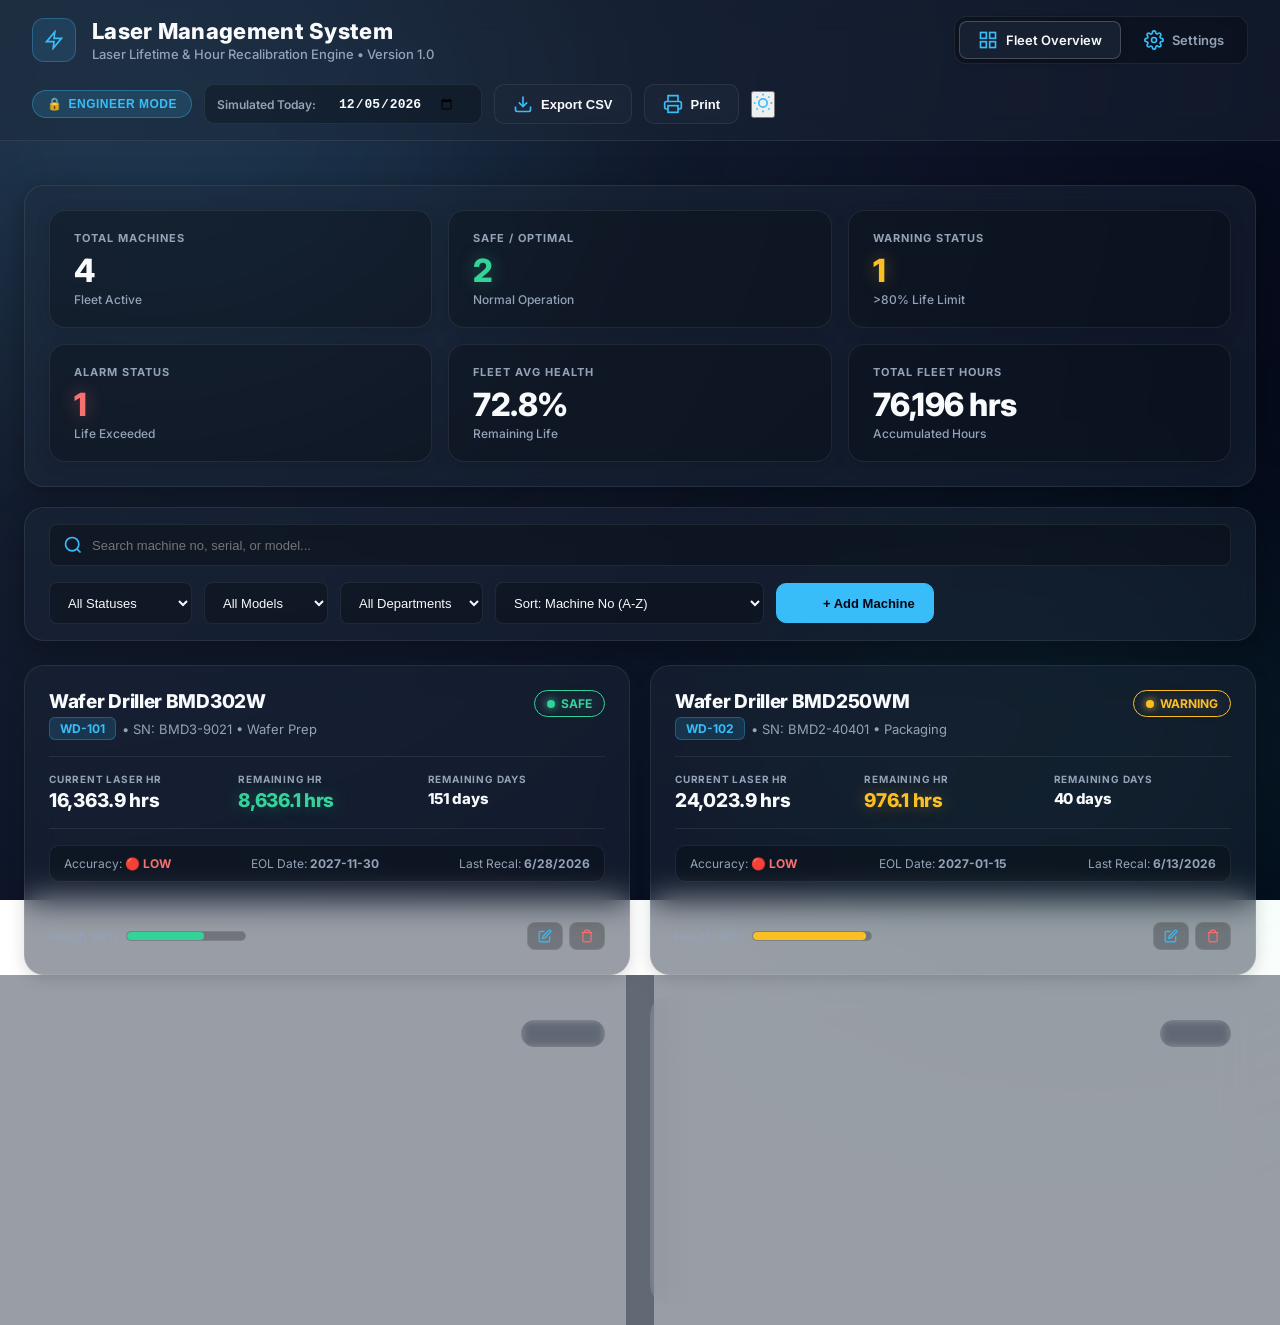
==== index.html @ 12a2eadc "feat: implement PWA support and responsive layout Added manifest.json, vector icons, and PWA meta ta" ====
<!DOCTYPE html>
<html lang="en">
<head>
    <meta charset="UTF-8">
    <meta name="viewport" content="width=device-width, initial-scale=1.0, viewport-fit=cover">
    <meta name="theme-color" content="#0f172a">
    <meta name="mobile-web-app-capable" content="yes">
    <meta name="apple-mobile-web-app-capable" content="yes">
    <meta name="apple-mobile-web-app-status-bar-style" content="black-translucent">
    <meta name="apple-mobile-web-app-title" content="Laser System">
    <title>Laser Management System</title>
    <link rel="icon" type="image/svg+xml" href="icon.svg">
    <link rel="apple-touch-icon" href="icon.svg">
    <link rel="manifest" href="manifest.json">
    <link rel="preconnect" href="https://fonts.googleapis.com">
    <link rel="preconnect" href="https://fonts.gstatic.com" crossorigin>
    <link href="https://fonts.googleapis.com/css2?family=Inter:wght@300;400;500;600;700;800&display=swap" rel="stylesheet">

    <!-- Modular CSS Structure -->
    <link rel="stylesheet" href="css/style.css">
    <link rel="stylesheet" href="css/dashboard.css">
    <link rel="stylesheet" href="css/cards.css">
    <link rel="stylesheet" href="css/animations.css">
    <link rel="stylesheet" href="css/responsive.css">
</head>
<body>

    <!-- =====================================================
         HEADER / NAVIGATION TITLE BAR
    ===================================================== -->
    <header class="app-header">
        <div class="header-content">
            <div class="brand">
                <div class="logo-box">
                    <svg class="icon" viewBox="0 0 24 24"><polygon points="13 2 3 14 12 14 11 22 21 10 12 10 13 2"></polygon></svg>
                </div>
                <div>
                    <h1>Laser Management System</h1>
                    <div class="subtitle">Laser Lifetime & Hour Recalibration Engine • Version 1.0</div>
                </div>
            </div>

            <nav class="nav-links">
                <a href="index.html" class="nav-item active">
                    <svg class="icon nav-icon" viewBox="0 0 24 24"><rect x="3" y="3" width="7" height="7"></rect><rect x="14" y="3" width="7" height="7"></rect><rect x="14" y="14" width="7" height="7"></rect><rect x="3" y="14" width="7" height="7"></rect></svg>
                    Fleet Overview
                </a>
                <a href="settings.html" class="nav-item">
                    <svg class="icon nav-icon" viewBox="0 0 24 24"><circle cx="12" cy="12" r="3"></circle><path d="M19.4 15a1.65 1.65 0 0 0 .33 1.82l.06.06a2 2 0 0 1 0 2.83 2 2 0 0 1-2.83 0l-.06-.06a1.65 1.65 0 0 0-1.82-.33 1.65 1.65 0 0 0-1 1.51V21a2 2 0 0 1-2 2 2 2 0 0 1-2-2v-.09A1.65 1.65 0 0 0 9 19.4a1.65 1.65 0 0 0-1.82.33l-.06.06a2 2 0 0 1-2.83 0 2 2 0 0 1 0-2.83l.06-.06a1.65 1.65 0 0 0 .33-1.82 1.65 1.65 0 0 0-1.51-1H3a2 2 0 0 1-2-2 2 2 0 0 1 2-2h.09A1.65 1.65 0 0 0 4.6 9a1.65 1.65 0 0 0-.33-1.82l-.06-.06a2 2 0 0 1 0-2.83 2 2 0 0 1 2.83 0l.06.06a1.65 1.65 0 0 0 1.82.33H9a1.65 1.65 0 0 0 1-1.51V3a2 2 0 0 1 2-2 2 2 0 0 1 2 2v.09a1.65 1.65 0 0 0 1 1.51 1.65 1.65 0 0 0 1.82-.33l.06-.06a2 2 0 0 1 2.83 0 2 2 0 0 1 0 2.83l-.06.06a1.65 1.65 0 0 0-.33 1.82V9a1.65 1.65 0 0 0 1.51 1H21a2 2 0 0 1 2 2 2 2 0 0 1-2 2h-.09a1.65 1.65 0 0 0-1.51 1z"></path></svg>
                    Settings
                </a>
            </nav>

            <div class="header-controls">
                <button id="btn-toggle-mode" class="badge-btn badge-engineer" title="Click to switch access mode">
                    <span class="mode-icon">🔒</span>
                    <span id="mode-label">ENGINEER MODE</span>
                </button>
                <div class="date-picker-wrap">
                    <label for="todayDate">Simulated Today:</label>
                    <input type="date" id="todayDate" class="input-control">
                </div>
                <button id="btn-export-csv" class="btn btn-secondary" title="Export CSV Report">
                    <svg class="icon" viewBox="0 0 24 24"><path d="M21 15v4a2 2 0 0 1-2 2H5a2 2 0 0 1-2-2v-4"></path><polyline points="7 10 12 15 17 10"></polyline><line x1="12" y1="15" x2="12" y2="3"></line></svg>
                    Export CSV
                </button>
                <button id="btn-print" class="btn btn-secondary" title="Print Report">
                    <svg class="icon" viewBox="0 0 24 24"><polyline points="6 9 6 2 18 2 18 9"></polyline><path d="M6 18H4a2 2 0 0 1-2-2v-5a2 2 0 0 1 2-2h16a2 2 0 0 1 2 2v5a2 2 0 0 1-2 2h-2"></path><rect x="6" y="14" width="12" height="8"></rect></svg>
                    Print
                </button>
                <button id="btn-theme" class="btn-icon" title="Toggle Light/Dark Theme">
                    <svg class="icon" viewBox="0 0 24 24"><circle cx="12" cy="12" r="5"></circle><line x1="12" y1="1" x2="12" y2="3"></line><line x1="12" y1="21" x2="12" y2="23"></line><line x1="4.22" y1="4.22" x2="5.64" y2="5.64"></line><line x1="18.36" y1="18.36" x2="19.78" y2="19.78"></line><line x1="1" y1="12" x2="3" y2="12"></line><line x1="21" y1="12" x2="23" y2="12"></line><line x1="4.22" y1="19.78" x2="5.64" y2="18.36"></line><line x1="18.36" y1="5.64" x2="19.78" y2="4.22"></line></svg>
                </button>
            </div>
        </div>
    </header>

    <main class="app-container">

        <!-- =====================================================
             VIEW 1: FLEET OVERVIEW DASHBOARD
        ===================================================== -->
        <section id="view-fleet" class="fleet-view">

            <!-- Fleet Statistics Summary Panel -->
            <div id="fleet-stats-panel" class="dashboard-stats-grid glass-panel" style="margin-bottom: 20px;">
                <div class="stat-box">
                    <div class="stat-title">TOTAL MACHINES</div>
                    <div id="stat-total-count" class="stat-value">--</div>
                    <div class="stat-sub">Fleet Active</div>
                </div>
                <div class="stat-box">
                    <div class="stat-title">SAFE / OPTIMAL</div>
                    <div id="stat-safe-count" class="stat-value color-safe">--</div>
                    <div class="stat-sub">Normal Operation</div>
                </div>
                <div class="stat-box">
                    <div class="stat-title">WARNING STATUS</div>
                    <div id="stat-warn-count" class="stat-value color-warning">--</div>
                    <div class="stat-sub">&gt;80% Life Limit</div>
                </div>
                <div class="stat-box">
                    <div class="stat-title">ALARM STATUS</div>
                    <div id="stat-alarm-count" class="stat-value color-alarm">--</div>
                    <div class="stat-sub">Life Exceeded</div>
                </div>
                <div class="stat-box">
                    <div class="stat-title">FLEET AVG HEALTH</div>
                    <div id="stat-avg-health" class="stat-value">--%</div>
                    <div class="stat-sub">Remaining Life</div>
                </div>
                <div class="stat-box">
                    <div class="stat-title">TOTAL FLEET HOURS</div>
                    <div id="stat-total-hours" class="stat-value">--</div>
                    <div class="stat-sub">Accumulated Hours</div>
                </div>
            </div>

            <div class="toolbar glass-panel">
                <div class="search-box">
                    <svg class="icon search-icon" viewBox="0 0 24 24"><circle cx="11" cy="11" r="8"></circle><line x1="21" y1="21" x2="16.65" y2="16.65"></line></svg>
                    <input type="text" id="filter-search" class="input-control" placeholder="Search machine no, serial, or model...">
                </div>
                <div class="filter-group">
                    <select id="filter-status" class="input-control">
                        <option value="ALL">All Statuses</option>
                        <option value="SAFE">SAFE Only</option>
                        <option value="WARNING">WARNING Only</option>
                        <option value="ALARM">ALARM Only</option>
                    </select>
                    <select id="filter-model" class="input-control">
                        <option value="ALL">All Models</option>
                        <option value="BMD302W">BMD302W</option>
                        <option value="BMD250WM">BMD250WM</option>
                    </select>
                    <select id="filter-dept" class="input-control">
                        <option value="ALL">All Departments</option>
                        <option value="Wafer Prep">Wafer Prep</option>
                        <option value="Packaging">Packaging</option>
                        <option value="R&D">R&D</option>
                    </select>
                    <select id="filter-sort" class="input-control">
                        <option value="no-asc">Sort: Machine No (A-Z)</option>
                        <option value="no-desc">Sort: Machine No (Z-A)</option>
                        <option value="hour-desc">Sort: Laser Hour (High to Low)</option>
                        <option value="hour-asc">Sort: Laser Hour (Low to High)</option>
                        <option value="remain-asc">Sort: Remaining Hours (Most Urgent)</option>
                        <option value="remain-desc">Sort: Remaining Hours (Least Urgent)</option>
                        <option value="health-asc">Sort: Health % (Lowest First)</option>
                        <option value="health-desc">Sort: Health % (Highest First)</option>
                        <option value="status-urgent">Sort: Status (ALARM -> SAFE)</option>
                        <option value="recal-newest">Sort: Last Recalibrated (Newest)</option>
                        <option value="recal-oldest">Sort: Last Recalibrated (Oldest)</option>
                    </select>
                    <button id="btn-open-add" class="btn btn-primary">
                        <svg class="icon" viewBox="0 0 24 24"><line x1="12" y1="5" x2="12" y2="19"></line><line x1="5" y1="12" x2="19" y2="12"></line></svg>
                        + Add Machine
                    </button>
                </div>
            </div>

            <!-- Fleet Machine Grid -->
            <div id="fleet-grid" class="fleet-grid">
                <!-- Dynamically populated by JS -->
            </div>
        </section>

    </main>

    <!-- =====================================================
         MODAL: ADD MACHINE
    ===================================================== -->
    <div id="add-modal-overlay" class="modal-overlay">
        <div class="modal-content glass-panel">
            <div class="modal-header">
                <h3>Add New Laser Driller Machine</h3>
                <button id="btn-close-modal" class="modal-close">&times;</button>
            </div>
            <div class="modal-body">
                <div class="form-grid">
                    <div class="form-group">
                        <label>Machine No</label>
                        <input type="text" id="new-mach-no" class="input-control" placeholder="e.g. WD-104">
                    </div>
                    <div class="form-group">
                        <label>Model</label>
                        <select id="new-mach-model" class="input-control">
                            <option value="BMD302W">BMD302W</option>
                            <option value="BMD250WM">BMD250WM</option>
                        </select>
                    </div>
                    <div class="form-group">
                        <label>Serial Number</label>
                        <input type="text" id="new-mach-serial" class="input-control" placeholder="e.g. BMD3-9982">
                    </div>
                    <div class="form-group">
                        <label>Department</label>
                        <select id="new-mach-dept" class="input-control">
                            <option value="Wafer Prep">Wafer Prep</option>
                            <option value="Packaging">Packaging</option>
                            <option value="R&D">R&D</option>
                        </select>
                    </div>
                    <div class="form-group">
                        <label>Rated Life Limit (hrs)</label>
                        <input type="number" id="new-mach-rated" class="input-control" value="25000">
                    </div>
                    <div class="form-group">
                        <label>Initial Laser Hour (hrs)</label>
                        <input type="number" id="new-mach-current" class="input-control" value="0">
                    </div>
                </div>
            </div>
            <div class="modal-footer">
                <button id="btn-cancel-modal" class="btn btn-secondary">Cancel</button>
                <button id="btn-submit-machine" class="btn btn-primary">Add Machine</button>
            </div>
        </div>
    </div>

    <!-- =====================================================
         MODAL: EDIT MACHINE
    ===================================================== -->
    <div id="edit-modal-overlay" class="modal-overlay">
        <div class="modal-content glass-panel">
            <div class="modal-header">
                <h3>Edit Laser Driller Machine</h3>
                <button id="btn-close-edit-modal" class="modal-close">&times;</button>
            </div>
            <div class="modal-body">
                <input type="hidden" id="edit-mach-id">
                <div class="form-grid">
                    <div class="form-group">
                        <label>Machine No</label>
                        <input type="text" id="edit-mach-no" class="input-control">
                    </div>
                    <div class="form-group">
                        <label>Model</label>
                        <select id="edit-mach-model" class="input-control">
                            <option value="BMD302W">BMD302W</option>
                            <option value="BMD250WM">BMD250WM</option>
                        </select>
                    </div>
                    <div class="form-group">
                        <label>Serial Number</label>
                        <input type="text" id="edit-mach-serial" class="input-control">
                    </div>
                    <div class="form-group">
                        <label>Department</label>
                        <select id="edit-mach-dept" class="input-control">
                            <option value="Wafer Prep">Wafer Prep</option>
                            <option value="Packaging">Packaging</option>
                            <option value="R&D">R&D</option>
                        </select>
                    </div>
                    <div class="form-group">
                        <label>Rated Life Limit (hrs)</label>
                        <input type="number" id="edit-mach-rated" class="input-control">
                    </div>
                    <div class="form-group">
                        <label>Baseline Laser Hour (hrs)</label>
                        <input type="number" id="edit-mach-base-hour" class="input-control">
                    </div>
                </div>
            </div>
            <div class="modal-footer">
                <button id="btn-cancel-edit-modal" class="btn btn-secondary">Cancel</button>
                <button id="btn-submit-edit-machine" class="btn btn-primary">Save Machine</button>
            </div>
        </div>
    </div>

    <!-- =====================================================
         MODAL: ENGINEER MODE AUTHENTICATION
    ===================================================== -->
    <div id="mode-modal-overlay" class="modal-overlay">
        <div class="modal-content glass-panel" style="max-width:420px;">
            <div class="modal-header">
                <h3 id="mode-modal-title">Engineer Access Authentication</h3>
                <button id="btn-close-mode-modal" class="modal-close">&times;</button>
            </div>
            <div class="modal-body">
                <p style="font-size:14px; color:var(--muted);" id="mode-modal-desc">
                    Please enter the Engineer Password to unlock full configuration, recalibration, and editing access.
                </p>
                <div class="form-group" style="margin-top:14px;">
                    <label>Engineer Password</label>
                    <input type="password" id="input-mode-password" class="input-control" placeholder="Enter password (default: 1234)">
                    <div id="mode-password-error" style="color:var(--red); font-size:13px; margin-top:6px; display:none;">
                        Incorrect password. Please try again.
                    </div>
                </div>
            </div>
            <div class="modal-footer">
                <button id="btn-cancel-mode-modal" class="btn btn-secondary">Cancel</button>
                <button id="btn-submit-mode-auth" class="btn btn-primary">Unlock Engineer Mode</button>
            </div>
        </div>
    </div>

    <!-- ES6 Application Script -->
    <script type="module" src="js/app.js"></script>
</body>
</html>
---- css/style.css ----
/* =====================================================
   STYLE.CSS - CSS Variables, Reset, Typography & Base
   ===================================================== */
:root {
    /* Dark Theme (Default) - Soft Industrial Glass */
    --bg-body: radial-gradient(circle at 0% 0%, #1e293b 0%, #0f172a 50%, #020617 100%);
    
    --glass-bg: rgba(30, 41, 59, 0.45);
    --glass-bg-hover: rgba(30, 41, 59, 0.65);
    --glass-border: rgba(255, 255, 255, 0.08);
    --glass-border-highlight: rgba(255, 255, 255, 0.2);
    --glass-shadow: 0 8px 32px 0 rgba(0, 0, 0, 0.37);
    
    --input-bg: rgba(0, 0, 0, 0.25);
    
    --text: #f8fafc;
    --muted: #94a3b8;
    
    --primary: #38bdf8; /* Soft Cyan */
    --primary-hover: #0ea5e9;
    
    --green: #34d399; /* Soft Emerald */
    --yellow: #fbbf24; /* Soft Amber */
    --red: #f87171; /* Soft Red */
    
    --transition: all .3s cubic-bezier(0.4, 0, 0.2, 1);
}

[data-theme="light"] {
    /* Light Theme - Soft Industrial Glass */
    --bg-body: radial-gradient(circle at 0% 0%, #f8fafc 0%, #e2e8f0 50%, #cbd5e1 100%);
    
    --glass-bg: rgba(255, 255, 255, 0.55);
    --glass-bg-hover: rgba(255, 255, 255, 0.75);
    --glass-border: rgba(255, 255, 255, 0.6);
    --glass-border-highlight: rgba(255, 255, 255, 1);
    --glass-shadow: 0 8px 32px 0 rgba(31, 38, 135, 0.1);
    
    --input-bg: rgba(255, 255, 255, 0.6);
    
    --text: #0f172a;
    --muted: #64748b;
    
    --primary: #0284c7;
    --primary-hover: #0369a1;
    
    --green: #059669;
    --yellow: #d97706;
    --red: #dc2626;
}

* {
    margin: 0;
    padding: 0;
    box-sizing: border-box;
}

body {
    font-family: 'Inter', sans-serif;
    background: var(--bg-body);
    background-attachment: fixed;
    color: var(--text);
    padding: 24px;
    min-height: 100vh;
    transition: var(--transition);
    position: relative;
    overflow-x: hidden;
}

body::before {
    content: '';
    position: fixed;
    top: -10%; left: -10%; width: 50vw; height: 50vh;
    background: rgba(56, 189, 248, 0.12);
    filter: blur(120px);
    z-index: -1;
    border-radius: 50%;
    pointer-events: none;
}
body::after {
    content: '';
    position: fixed;
    bottom: -10%; right: -10%; width: 50vw; height: 50vh;
    background: rgba(52, 211, 153, 0.08);
    filter: blur(120px);
    z-index: -1;
    border-radius: 50%;
    pointer-events: none;
}

.glass-panel {
    background: var(--glass-bg);
    backdrop-filter: blur(16px);
    -webkit-backdrop-filter: blur(16px);
    border: 1px solid var(--glass-border);
    box-shadow: var(--glass-shadow);
    border-radius: 20px;
}

.app-container {
    max-width: 1840px;
    width: 100%;
    margin: 0 auto;
    padding: 24px 32px;
    position: relative;
    z-index: 1;
}

.hidden { display: none !important; }

/* HEADER & NAVIGATION */
.app-header {
    background: var(--glass-bg);
    backdrop-filter: blur(16px);
    -webkit-backdrop-filter: blur(16px);
    border-bottom: 1px solid var(--glass-border);
    padding: 16px 32px;
    margin-bottom: 24px;
    position: relative;
    z-index: 10;
}

.header-content {
    max-width: 1840px;
    margin: 0 auto;
    display: flex;
    justify-content: space-between;
    align-items: center;
    gap: 20px;
    flex-wrap: wrap;
}

.brand {
    display: flex;
    align-items: center;
    gap: 16px;
}

.logo-box {
    width: 44px;
    height: 44px;
    background: rgba(56, 189, 248, 0.12);
    border: 1px solid rgba(56, 189, 248, 0.3);
    border-radius: 12px;
    display: flex;
    align-items: center;
    justify-content: center;
}

.brand h1 {
    font-size: 22px;
    font-weight: 800;
    letter-spacing: 0.3px;
    color: var(--text);
    line-height: 1.2;
}

.brand .subtitle {
    color: var(--muted);
    font-size: 13px;
    font-weight: 500;
    margin-top: 2px;
}

.header-controls {
    display: flex;
    align-items: center;
    gap: 12px;
    flex-wrap: wrap;
}

.date-picker-wrap {
    display: flex;
    align-items: center;
    gap: 8px;
    background: var(--input-bg);
    border: 1px solid var(--glass-border);
    padding: 6px 12px;
    border-radius: 10px;
    height: 40px;
}

.date-picker-wrap label {
    font-size: 12px;
    font-weight: 600;
    color: var(--muted);
    white-space: nowrap;
}

.date-picker-wrap input {
    background: transparent;
    border: none;
    color: var(--text);
    font-size: 13px;
    font-weight: 600;
    outline: none;
}

.nav-links {
    display: inline-flex;
    align-items: center;
    background: var(--input-bg);
    border: 1px solid var(--glass-border);
    border-radius: 12px;
    padding: 4px;
    gap: 4px;
}

.nav-item, .nav-link {
    display: inline-flex;
    align-items: center;
    gap: 8px;
    color: var(--muted);
    text-decoration: none;
    font-weight: 600;
    font-size: 13px;
    padding: 8px 18px;
    border-radius: 8px;
    transition: var(--transition);
    border: 1px solid transparent;
}

.nav-item:hover, .nav-link:hover {
    color: var(--text);
    background: rgba(255, 255, 255, 0.06);
}

.nav-item.active, .nav-link.active {
    color: var(--text);
    background: var(--glass-bg-hover);
    border-color: var(--glass-border-highlight);
    box-shadow: 0 2px 8px rgba(0, 0, 0, 0.25);
}

.nav-icon {
    width: 16px;
    height: 16px;
    stroke: currentColor;
    stroke-width: 2;
}

.badge {
    background: rgba(56, 189, 248, 0.15);
    color: var(--primary);
    border: 1px solid var(--primary);
    padding: 8px 16px;
    border-radius: 8px;
    font-weight: 700;
    font-size: 13px;
    backdrop-filter: blur(4px);
}

.btn {
    padding: 9px 18px;
    height: 40px;
    border: 1px solid var(--glass-border);
    border-radius: 10px;
    background: var(--glass-bg);
    color: var(--text);
    font-size: 13px;
    font-weight: 600;
    cursor: pointer;
    transition: var(--transition);
    display: inline-flex;
    align-items: center;
    gap: 8px;
    backdrop-filter: blur(8px);
    text-decoration: none;
    white-space: nowrap;
}

.btn:hover {
    border-color: var(--glass-border-highlight);
    background: var(--glass-bg-hover);
    transform: translateY(-2px);
}

.btn-primary {
    background: var(--primary);
    color: #020617;
    border-color: var(--primary);
}
.btn-primary:hover {
    background: var(--primary-hover);
    border-color: var(--primary-hover);
    color: #ffffff;
}

.btn-recalibrate {
    background: rgba(56, 189, 248, 0.15);
    color: var(--primary);
    border: 1px solid var(--primary);
}
.btn-recalibrate:hover {
    background: var(--primary);
    color: #020617;
}

.btn-danger {
    background: rgba(248, 113, 113, 0.15);
    color: var(--red);
    border-color: rgba(248, 113, 113, 0.3);
}
.btn-danger:hover {
    background: var(--red);
    color: #ffffff;
}

.toolbar {
    display: flex;
    gap: 16px;
    margin-bottom: 24px;
    align-items: center;
    justify-content: space-between;
    flex-wrap: wrap;
    padding: 16px 24px;
}

.search-box {
    position: relative;
    flex: 1 1 300px;
    min-width: 260px;
}

.search-box input {
    width: 100%;
    padding-left: 42px !important;
    height: 42px;
}

.search-icon {
    position: absolute;
    left: 14px;
    top: 50%;
    transform: translateY(-50%);
    width: 18px;
    height: 18px;
    stroke: var(--muted);
    pointer-events: none;
    z-index: 2;
}

.filter-group {
    display: flex;
    gap: 12px;
    align-items: center;
    flex-wrap: wrap;
}

.filter-group .input-control, .input-control {
    height: 42px;
    padding: 0 14px;
    background: var(--input-bg);
    border: 1px solid var(--glass-border);
    border-radius: 8px;
    color: var(--text);
    font-size: 13px;
    outline: none;
    transition: var(--transition);
}

.filter-group select {
    cursor: pointer;
}

.input-group {
    display: flex;
    flex-direction: column;
    gap: 6px;
}
.input-group label {
    font-size: 11px;
    font-weight: 700;
    text-transform: uppercase;
    letter-spacing: 0.8px;
    color: var(--muted);
}
.input-group input, .input-group select {
    padding: 10px 14px;
    background: var(--input-bg);
    border: 1px solid var(--glass-border);
    border-radius: 8px;
    color: var(--text);
    font-size: 14px;
    outline: none;
    transition: var(--transition);
}
.input-group input:focus, .input-group select:focus, .input-control:focus {
    border-color: var(--primary);
    box-shadow: 0 0 0 3px rgba(56, 189, 248, 0.15);
}

.icon { width: 20px; height: 20px; stroke: var(--primary); stroke-width: 2; fill: none; }
---- css/dashboard.css ----
/* =====================================================
   DASHBOARD.CSS - Single Machine Detail & Panels Layout
   ===================================================== */
.detail-header {
    display: flex;
    justify-content: space-between;
    align-items: center;
    margin-bottom: 24px;
}

.back-btn {
    background: none;
    border: none;
    color: var(--primary);
    font-size: 15px;
    font-weight: 600;
    cursor: pointer;
    display: flex;
    align-items: center;
    gap: 8px;
    text-decoration: none;
}
.back-btn:hover { text-decoration: underline; }

.mainGrid {
    display: grid;
    grid-template-columns: 360px 1fr;
    gap: 24px;
}

.panel { padding: 26px; }
.panel h2 {
    font-size: 18px;
    font-weight: 700;
    margin-bottom: 18px;
    display: flex;
    align-items: center;
    gap: 10px;
    color: var(--text);
}

.divider { margin: 24px 0; border-top: 1px solid var(--glass-border); }

.life {
    margin-bottom: 12px;
    padding: 14px;
    border-radius: 12px;
    border-left: 5px solid;
    background: var(--input-bg);
    border-top: 1px solid var(--glass-border);
    border-right: 1px solid var(--glass-border);
    border-bottom: 1px solid var(--glass-border);
}
.life div { font-size: 14px; font-weight: 700; }
.life span { display: block; margin-top: 4px; color: var(--muted); font-size: 12px; }
.safe { border-left-color: var(--green); }
.warning { border-left-color: var(--yellow); }
.alarm { border-left-color: var(--red); }

/* METRIC CARDS */
.dashboard {
    display: grid;
    grid-template-columns: repeat(2, 1fr);
    gap: 22px;
}
.card { padding: 24px; transition: var(--transition); }
.card:hover { transform: translateY(-2px); border-color: var(--glass-border-highlight); background: var(--glass-bg-hover); }
.cardTitle { color: var(--muted); font-size: 13px; font-weight: 600; margin-bottom: 14px; text-transform: uppercase; letter-spacing: 1px; }
.value { font-size: 36px; font-weight: 800; line-height: 1.1; transition: var(--transition); }
.subValue { margin-top: 8px; color: var(--muted); font-size: 14px; }

.statusCard { display: flex; flex-direction: column; justify-content: center; }
.statusText { font-size: 38px; font-weight: 800; margin-bottom: 12px; letter-spacing: 2px; }
.recommendation { color: var(--muted); line-height: 1.6; font-size: 14px; }

/* HEALTH PANEL */
.healthPanel { margin-top: 22px; padding: 24px; }
.healthHeader { display: flex; justify-content: space-between; align-items: center; margin-bottom: 18px; font-size: 17px; font-weight: 700; }
#healthPercent { color: var(--primary); font-weight: 800; font-size: 22px; }
.healthScale { display: flex; justify-content: space-between; color: var(--muted); font-size: 12px; margin-bottom: 10px; }
.healthBar { width: 100%; height: 20px; background: var(--input-bg); border-radius: 999px; overflow: hidden; border: 1px solid var(--glass-border); position: relative; }
#progressBar { width: 0%; height: 100%; border-radius: 999px; transition: width .6s ease; background: linear-gradient(90deg, var(--green) 0%, #a7f3d0 40%, var(--yellow) 75%, var(--red) 100%); }

/* CALIBRATION CONFIDENCE CENTER */
.confidence-center {
    margin-top: 22px;
    padding: 24px;
    background: rgba(56, 189, 248, 0.05);
    border: 1px solid rgba(56, 189, 248, 0.2);
}
.confidence-title {
    font-size: 16px;
    font-weight: 700;
    margin-bottom: 16px;
    display: flex;
    align-items: center;
    justify-content: space-between;
}
.conf-grid {
    display: grid;
    grid-template-columns: repeat(auto-fit, minmax(180px, 1fr));
    gap: 16px;
}
.conf-item {
    background: var(--input-bg);
    padding: 12px 16px;
    border-radius: 10px;
    border: 1px solid var(--glass-border);
}
.conf-label { font-size: 11px; text-transform: uppercase; color: var(--muted); font-weight: 600; margin-bottom: 4px; }
.conf-val { font-size: 15px; font-weight: 700; }

/* TABLES & MAINTENANCE */
.maintenance-section { margin-top: 22px; padding: 24px; }
.maintenance-header { display: flex; justify-content: space-between; align-items: center; margin-bottom: 18px; }
.maintenance-table { width: 100%; border-collapse: collapse; font-size: 13px; }
.maintenance-table th, .maintenance-table td { padding: 10px 14px; text-align: left; border-bottom: 1px solid var(--glass-border); }
.maintenance-table th { color: var(--muted); font-weight: 600; text-transform: uppercase; font-size: 11px; letter-spacing: 0.5px; }

.photo-placeholder {
    width: 36px; height: 36px; background: var(--input-bg); border: 1px dashed var(--muted);
    border-radius: 8px; display: flex; align-items: center; justify-content: center; cursor: pointer; transition: var(--transition);
}
.photo-placeholder:hover { border-color: var(--primary); background: rgba(56, 189, 248, 0.1); }

.editable-cell { transition: var(--transition); border-radius: 6px; padding: 6px !important; margin: -6px; border: 1px solid transparent; }
.editable-cell:hover { background: rgba(255,255,255,0.05); border-color: rgba(255,255,255,0.1); }
.editable-cell:focus { outline: none; background: var(--input-bg); border-color: var(--primary); box-shadow: 0 0 0 3px rgba(56,189,248,.15); }
.font-semibold { font-weight: 600; }
.text-muted { color: var(--muted); }

.btn-icon-danger { background: transparent; border: none; color: var(--muted); cursor: pointer; padding: 6px; border-radius: 6px; transition: var(--transition); }
.btn-icon-danger:hover { background: rgba(248, 113, 113, 0.15); color: var(--red); }

/* DASHBOARD STATISTICS GRID */
.dashboard-stats-grid {
    display: grid;
    grid-template-columns: repeat(auto-fit, minmax(220px, 1fr));
    gap: 20px;
    padding: 24px;
}

.stat-box {
    background: var(--input-bg);
    padding: 20px 24px;
    border-radius: 16px;
    border: 1px solid var(--glass-border);
    display: flex;
    flex-direction: column;
    justify-content: center;
    transition: var(--transition);
    box-shadow: 0 4px 16px rgba(0, 0, 0, 0.15);
}

.stat-box:hover {
    border-color: var(--glass-border-highlight);
    background: var(--glass-bg-hover);
    transform: translateY(-3px);
    box-shadow: 0 8px 24px rgba(0, 0, 0, 0.25);
}

.stat-title {
    font-size: 11px;
    font-weight: 700;
    text-transform: uppercase;
    color: var(--muted);
    letter-spacing: 1px;
}

.stat-value {
    font-size: 32px;
    font-weight: 800;
    margin-top: 8px;
    margin-bottom: 4px;
    line-height: 1.1;
    letter-spacing: -0.5px;
}

.stat-sub {
    font-size: 12px;
    color: var(--muted);
    font-weight: 500;
}

/* MODE BADGES */
.badge-btn {
    display: inline-flex;
    align-items: center;
    gap: 6px;
    padding: 6px 14px;
    border-radius: 20px;
    font-size: 12px;
    font-weight: 700;
    cursor: pointer;
    border: 1px solid transparent;
    transition: all 0.2s ease;
    text-transform: uppercase;
    letter-spacing: 0.5px;
}

.badge-engineer {
    background: rgba(56, 189, 248, 0.15);
    color: var(--primary);
    border-color: rgba(56, 189, 248, 0.35);
}

.badge-engineer:hover {
    background: rgba(56, 189, 248, 0.25);
    box-shadow: 0 0 12px rgba(56, 189, 248, 0.3);
}

.badge-customer {
    background: rgba(251, 191, 36, 0.15);
    color: var(--yellow);
    border-color: rgba(251, 191, 36, 0.35);
}

.badge-customer:hover {
    background: rgba(251, 191, 36, 0.25);
    box-shadow: 0 0 12px rgba(251, 191, 36, 0.3);
}

.mode-restricted {
    opacity: 0.5 !important;
    cursor: not-allowed !important;
    position: relative;
}
---- css/cards.css ----
/* =====================================================
   CARDS.CSS - Machine Cards & Fleet Grid Components
   ===================================================== */
.fleet-grid {
    display: grid;
    grid-template-columns: repeat(auto-fill, minmax(380px, 1fr));
    gap: 24px;
}

.machine-card {
    padding: 24px;
    cursor: pointer;
    transition: var(--transition);
    position: relative;
    display: flex;
    flex-direction: column;
    justify-content: space-between;
    height: 100%;
    min-height: 310px;
    box-shadow: 0 4px 16px rgba(0, 0, 0, 0.15);
}
.machine-card:hover {
    transform: translateY(-4px);
    border-color: var(--glass-border-highlight);
    background: var(--glass-bg-hover);
    box-shadow: 0 12px 32px rgba(0, 0, 0, 0.3);
}

.mc-header {
    display: flex;
    justify-content: space-between;
    align-items: flex-start;
    margin-bottom: 16px;
}
.mc-title { font-size: 19px; font-weight: 800; color: var(--text); letter-spacing: -0.3px; }
.mc-subtitle { font-size: 13px; color: var(--muted); margin-top: 4px; display: flex; align-items: center; gap: 6px; flex-wrap: wrap; }

.mc-num-badge {
    background: rgba(56, 189, 248, 0.15);
    color: var(--primary);
    padding: 3px 10px;
    border-radius: 6px;
    font-weight: 700;
    font-size: 12px;
    border: 1px solid rgba(56, 189, 248, 0.3);
}

.mc-status-badge {
    display: flex;
    align-items: center;
    gap: 6px;
    padding: 5px 12px;
    border-radius: 20px;
    font-size: 12px;
    font-weight: 700;
    border: 1px solid;
    backdrop-filter: blur(4px);
    white-space: nowrap;
}
.mc-led { width: 8px; height: 8px; border-radius: 50%; }

.mc-stats {
    display: grid;
    grid-template-columns: 1fr 1fr 1fr;
    gap: 12px;
    padding: 16px 0;
    border-top: 1px solid var(--glass-border);
    border-bottom: 1px solid var(--glass-border);
    margin-bottom: 16px;
}
.mc-stat-item { display: flex; flex-direction: column; }
.mc-stat-label { font-size: 10px; text-transform: uppercase; color: var(--muted); font-weight: 700; letter-spacing: 0.8px; }
.mc-stat-val { font-size: 19px; font-weight: 800; margin-top: 4px; letter-spacing: -0.3px; }

.mc-extra-info {
    display: flex;
    justify-content: space-between;
    align-items: center;
    font-size: 12px;
    color: var(--muted);
    margin-bottom: 16px;
    background: var(--input-bg);
    padding: 10px 14px;
    border-radius: 10px;
    border: 1px solid var(--glass-border);
}

.mc-footer {
    display: flex;
    justify-content: space-between;
    align-items: center;
    font-size: 12px;
    color: var(--muted);
    margin-top: auto;
}

.mc-card-actions {
    display: flex;
    align-items: center;
    gap: 6px;
}

.btn-card-action {
    background: var(--input-bg);
    border: 1px solid var(--glass-border);
    color: var(--text);
    padding: 6px 10px;
    border-radius: 8px;
    cursor: pointer;
    transition: var(--transition);
    display: inline-flex;
    align-items: center;
    justify-content: center;
}

.btn-card-action:hover {
    background: var(--glass-bg-hover);
    border-color: var(--primary);
    transform: scale(1.05);
}

.mini-health-track {
    width: 120px;
    height: 10px;
    background: var(--input-bg);
    border-radius: 999px;
    overflow: hidden;
    border: 1px solid var(--glass-border);
}
.mini-health-fill {
    height: 100%;
    border-radius: 999px;
    transition: width .3s ease;
}
---- css/animations.css ----
/* =====================================================
   ANIMATIONS.CSS - Status Glows, LED Blinks & Modals
   ===================================================== */
.color-safe { color: var(--green) !important; text-shadow: 0 0 18px rgba(52,211,153,.35); }
.color-warning { color: var(--yellow) !important; text-shadow: 0 0 18px rgba(251,191,36,.35); }
.color-alarm { color: var(--red) !important; text-shadow: 0 0 18px rgba(248,113,113,.45); }

.bg-safe { background-color: var(--green) !important; box-shadow: 0 0 8px var(--green); }
.bg-warning { background-color: var(--yellow) !important; box-shadow: 0 0 8px var(--yellow); }
.bg-alarm { background-color: var(--red) !important; box-shadow: 0 0 8px var(--red); }

.glow-safe { box-shadow: 0 8px 32px rgba(0,0,0,.3), inset 0 0 15px rgba(52,211,153,.15) !important; border-color: rgba(52,211,153,.4) !important; }
.glow-warning { box-shadow: 0 8px 32px rgba(0,0,0,.3), inset 0 0 15px rgba(251,191,36,.15) !important; border-color: rgba(251,191,36,.4) !important; }
.glow-alarm { box-shadow: 0 8px 32px rgba(0,0,0,.3), inset 0 0 15px rgba(248,113,113,.15) !important; border-color: rgba(248,113,113,.4) !important; }

.led { width: 12px; height: 12px; border-radius: 50%; display: inline-block; transition: background-color 0.3s ease; }
.blink-slow { animation: blink-slow 1.2s infinite ease-in-out !important; }
.blink-fast { animation: blink-fast 0.5s infinite ease-in-out !important; }
.led-solid { animation: none !important; }

@keyframes blink-slow { 0%, 100% { opacity: 1; box-shadow: 0 0 10px currentColor; } 50% { opacity: 0.2; box-shadow: none; } }
@keyframes blink-fast { 0%, 100% { opacity: 1; box-shadow: 0 0 10px currentColor; } 50% { opacity: 0.2; box-shadow: none; } }

/* MODAL OVERLAYS */
.modal-overlay {
    position: fixed; top: 0; left: 0; width: 100vw; height: 100vh;
    background: rgba(0, 0, 0, 0.6); backdrop-filter: blur(8px); -webkit-backdrop-filter: blur(8px);
    z-index: 1000; display: flex; justify-content: center; align-items: center;
    opacity: 0; pointer-events: none; transition: opacity 0.3s ease;
}
.modal-overlay.active { opacity: 1; pointer-events: all; }

.modal-content {
    width: 90%; max-width: 520px; padding: 30px;
    transform: translateY(20px) scale(0.95); transition: all 0.3s cubic-bezier(0.4, 0, 0.2, 1); opacity: 0;
}
.modal-overlay.active .modal-content { transform: translateY(0) scale(1); opacity: 1; }

.modal-header { display: flex; justify-content: space-between; align-items: center; margin-bottom: 20px; }
.modal-header h3 { font-size: 20px; font-weight: 700; }
.btn-close { background: none; border: none; color: var(--muted); font-size: 28px; cursor: pointer; line-height: 1; transition: color 0.2s; }
.btn-close:hover { color: var(--text); }
.modal-body { display: flex; flex-direction: column; gap: 16px; }
.modal-footer { margin-top: 24px; display: flex; justify-content: flex-end; gap: 12px; }

.info-card {
    background: var(--input-bg); padding: 14px 18px; border-radius: 10px; border: 1px solid var(--glass-border);
    display: flex; justify-content: space-between; align-items: center;
}

/* TOAST NOTIFICATIONS SYSTEM */
#toast-container {
    position: fixed;
    bottom: 24px;
    right: 24px;
    z-index: 9999;
    display: flex;
    flex-direction: column;
    gap: 10px;
    pointer-events: none;
}

.toast {
    pointer-events: auto;
    min-width: 280px;
    max-width: 420px;
    padding: 12px 18px;
    border-radius: 10px;
    background: var(--panel-bg);
    border: 1px solid var(--glass-border);
    backdrop-filter: blur(12px);
    -webkit-backdrop-filter: blur(12px);
    box-shadow: 0 10px 30px rgba(0,0,0,0.35);
    color: var(--text);
    font-size: 14px;
    font-weight: 600;
    display: flex;
    align-items: center;
    gap: 12px;
    animation: toast-in 0.3s cubic-bezier(0.16, 1, 0.3, 1) forwards;
    border-left: 4px solid var(--primary);
}

.toast.toast-success { border-left-color: var(--green); }
.toast.toast-warning { border-left-color: var(--yellow); }
.toast.toast-error { border-left-color: var(--red); }
.toast.toast-info { border-left-color: var(--primary); }

.toast.toast-out {
    animation: toast-out 0.25s ease forwards;
}

@keyframes toast-in {
    from { opacity: 0; transform: translateY(20px) scale(0.95); }
    to { opacity: 1; transform: translateY(0) scale(1); }
}

@keyframes toast-out {
    from { opacity: 1; transform: translateY(0); }
    to { opacity: 0; transform: translateY(10px); }
}
---- css/responsive.css ----
/* =====================================================
   RESPONSIVE.CSS - Mobile, Laptop, PC, iOS & Android Support
   ===================================================== */

/* iOS SAFE AREA & TOUCH OPTIMIZATIONS */
:root {
    --sat: env(safe-area-inset-top, 0px);
    --sar: env(safe-area-inset-right, 0px);
    --sab: env(safe-area-inset-bottom, 0px);
    --sal: env(safe-area-inset-left, 0px);
}

body {
    padding-top: var(--sat);
    padding-bottom: var(--sab);
    padding-left: var(--sal);
    padding-right: var(--sar);
    -webkit-tap-highlight-color: transparent;
    -webkit-touch-callout: none;
}

/* WIDESCREEN & DESKTOP PC / MAC (1920px and above) */
@media (min-width: 1920px) {
    .app-container {
        max-width: 1880px;
        padding: 32px 40px;
    }
    .fleet-grid {
        grid-template-columns: repeat(4, 1fr);
        gap: 28px;
    }
    .dashboard-stats-grid {
        grid-template-columns: repeat(6, 1fr);
        gap: 24px;
    }
    .mainGrid {
        grid-template-columns: 420px 1fr;
        gap: 32px;
    }
}

/* LAPTOP & MEDIUM DESKTOP (1600px - 1919px) */
@media (min-width: 1600px) and (max-width: 1919px) {
    .app-container {
        max-width: 1560px;
        padding: 28px 32px;
    }
    .fleet-grid {
        grid-template-columns: repeat(3, 1fr);
        gap: 24px;
    }
    .dashboard-stats-grid {
        grid-template-columns: repeat(3, 1fr);
        gap: 20px;
    }
}

/* LAPTOP & MACBOOK (1366px - 1599px) */
@media (min-width: 1366px) and (max-width: 1599px) {
    .app-container {
        max-width: 1320px;
        padding: 24px 28px;
    }
    .fleet-grid {
        grid-template-columns: repeat(3, 1fr);
        gap: 20px;
    }
}

/* TABLET & SMALL LAPTOP (768px - 1365px) */
@media (min-width: 768px) and (max-width: 1365px) {
    .app-container {
        padding: 20px 24px;
    }
    .mainGrid {
        grid-template-columns: 1fr;
        gap: 24px;
    }
    .fleet-grid {
        grid-template-columns: repeat(2, 1fr);
        gap: 20px;
    }
    .dashboard-stats-grid {
        grid-template-columns: repeat(3, 1fr);
        gap: 16px;
    }
}

/* MOBILE PHONES (iOS / Android <= 767px) */
@media (max-width: 767px) {
    body {
        padding: 12px 10px;
    }
    .app-header {
        padding: 14px 16px;
        margin-bottom: 16px;
    }
    .app-container {
        padding: 12px 10px;
    }
    .header-content {
        flex-direction: column;
        align-items: stretch;
        gap: 14px;
    }
    .brand {
        justify-content: flex-start;
    }
    .brand h1 {
        font-size: 18px;
    }
    .nav-links {
        width: 100%;
        justify-content: space-around;
    }
    .nav-item, .nav-link {
        flex: 1;
        justify-content: center;
        padding: 10px 8px;
        font-size: 12px;
        min-height: 44px; /* Touch target minimum */
    }
    .header-controls {
        width: 100%;
        justify-content: space-between;
        gap: 8px;
    }
    .dashboard-stats-grid {
        grid-template-columns: repeat(2, 1fr);
        gap: 12px;
        padding: 16px;
    }
    .fleet-grid {
        grid-template-columns: 1fr;
        gap: 16px;
    }
    .toolbar {
        flex-direction: column;
        align-items: stretch;
        padding: 14px;
        gap: 12px;
    }
    .filter-group {
        flex-direction: column;
        align-items: stretch;
    }
    .filter-group .input-control, .search-box input {
        min-height: 44px;
    }
    .btn, .mc-btn {
        min-height: 44px; /* Apple iOS & Android 44px touch rule */
        font-size: 14px;
    }
    .toolbar .btn {
        margin-left: 0 !important;
        width: 100%;
        justify-content: center;
    }
    .mc-stats {
        grid-template-columns: 1fr 1fr;
        gap: 10px;
    }
}

/* PRINT STYLES */
@media print {
    body { background: white !important; color: black !important; padding: 0; }
    body::before, body::after { display: none !important; }
    .glass-panel { background: white !important; backdrop-filter: none !important; box-shadow: none !important; border: 1px solid #ccc !important; }
    .app-container { padding: 0; }
    .btn, .toolbar, .back-btn, .nav-links { display: none !important; }
    .mainGrid { grid-template-columns: 300px 1fr; }
}

    .value, .statusText { color: black !important; text-shadow: none !important; }
}
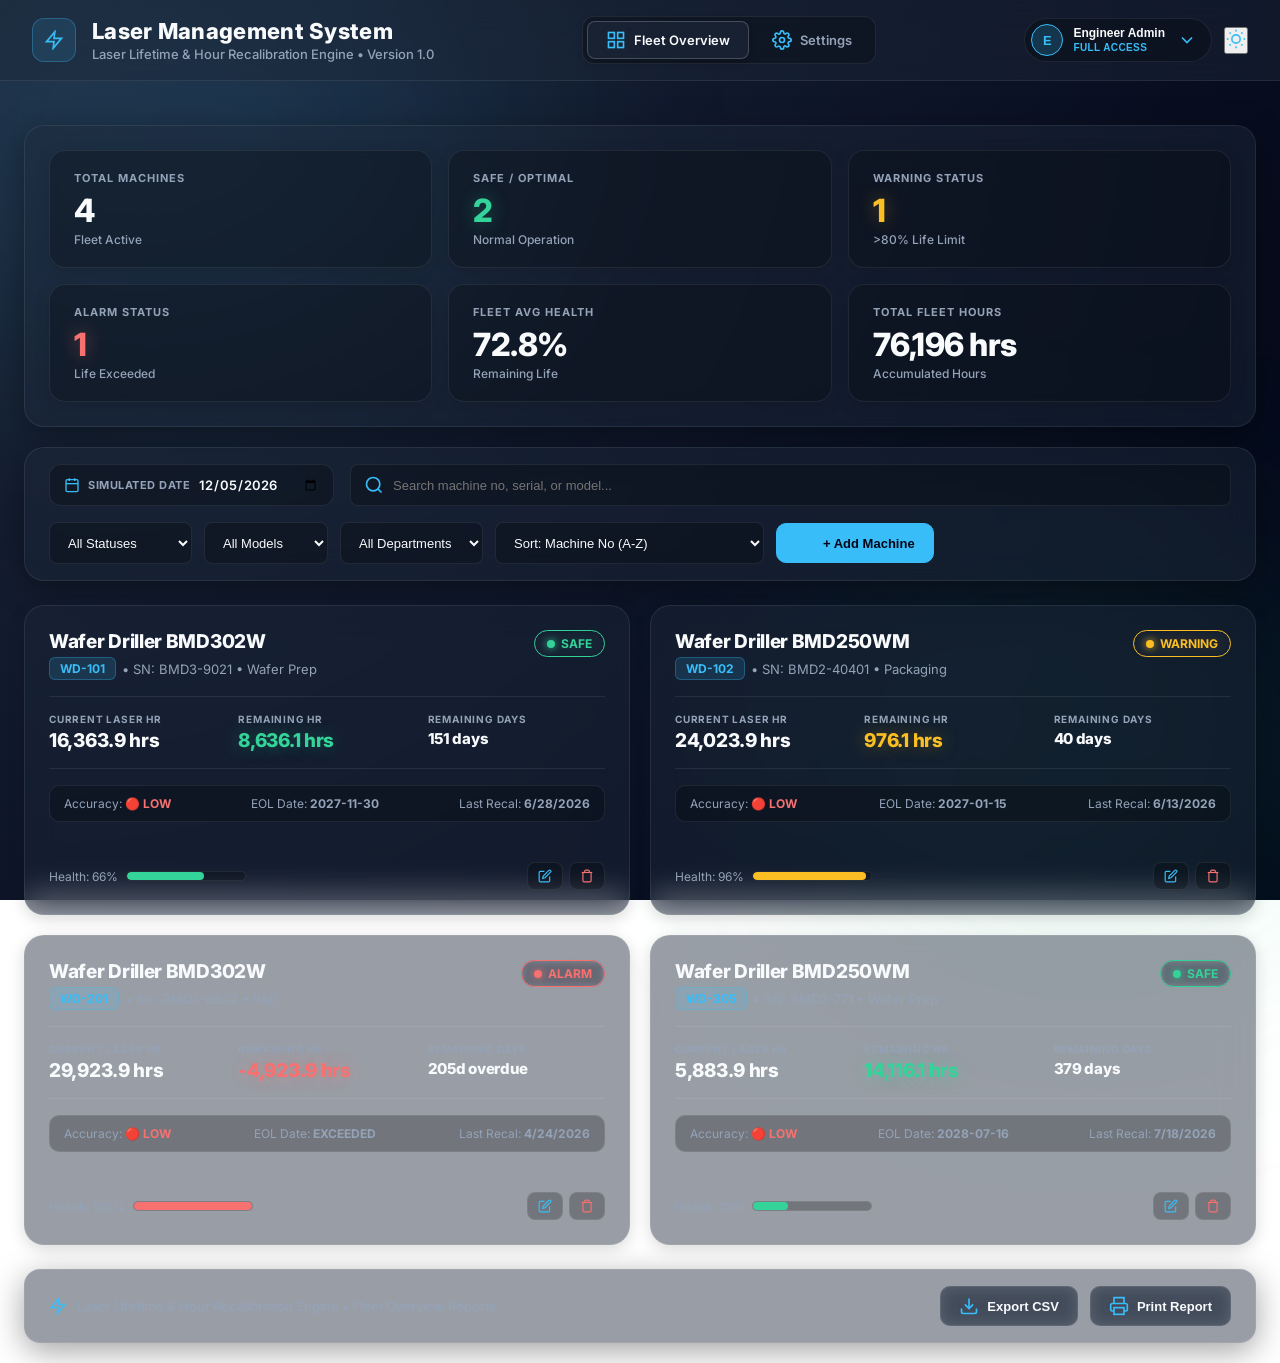
==== commit 4a8b96fe: "feat: redesign user profile and machine modal Replace the simple mode toggle with an enhanced user p" ====
--- a/index.html
+++ b/index.html
@@ -52,21 +52,13 @@
             </nav>
 
             <div class="header-controls">
-                <button id="btn-toggle-mode" class="badge-btn badge-engineer" title="Click to switch access mode">
-                    <span class="mode-icon">🔒</span>
-                    <span id="mode-label">ENGINEER MODE</span>
-                </button>
-                <div class="date-picker-wrap">
-                    <label for="todayDate">Simulated Today:</label>
-                    <input type="date" id="todayDate" class="input-control">
-                </div>
-                <button id="btn-export-csv" class="btn btn-secondary" title="Export CSV Report">
-                    <svg class="icon" viewBox="0 0 24 24"><path d="M21 15v4a2 2 0 0 1-2 2H5a2 2 0 0 1-2-2v-4"></path><polyline points="7 10 12 15 17 10"></polyline><line x1="12" y1="15" x2="12" y2="3"></line></svg>
-                    Export CSV
-                </button>
-                <button id="btn-print" class="btn btn-secondary" title="Print Report">
-                    <svg class="icon" viewBox="0 0 24 24"><polyline points="6 9 6 2 18 2 18 9"></polyline><path d="M6 18H4a2 2 0 0 1-2-2v-5a2 2 0 0 1 2-2h16a2 2 0 0 1 2 2v5a2 2 0 0 1-2 2h-2"></path><rect x="6" y="14" width="12" height="8"></rect></svg>
-                    Print
+                <button id="btn-toggle-mode" class="user-profile-btn" title="Click to switch access mode">
+                    <div class="user-avatar avatar-engineer">E</div>
+                    <div class="user-info">
+                        <span id="mode-label" class="user-name">Engineer Admin</span>
+                        <span class="user-role-badge role-eng">Full Access</span>
+                    </div>
+                    <svg class="icon user-dropdown-icon" viewBox="0 0 24 24"><path d="M6 9l6 6 6-6"/></svg>
                 </button>
                 <button id="btn-theme" class="btn-icon" title="Toggle Light/Dark Theme">
                     <svg class="icon" viewBox="0 0 24 24"><circle cx="12" cy="12" r="5"></circle><line x1="12" y1="1" x2="12" y2="3"></line><line x1="12" y1="21" x2="12" y2="23"></line><line x1="4.22" y1="4.22" x2="5.64" y2="5.64"></line><line x1="18.36" y1="18.36" x2="19.78" y2="19.78"></line><line x1="1" y1="12" x2="3" y2="12"></line><line x1="21" y1="12" x2="23" y2="12"></line><line x1="4.22" y1="19.78" x2="5.64" y2="18.36"></line><line x1="18.36" y1="5.64" x2="19.78" y2="4.22"></line></svg>
@@ -117,6 +109,16 @@
             </div>
 
             <div class="toolbar glass-panel">
+                <div class="sim-date-chip" title="Set simulated current evaluation date">
+                    <div class="sim-chip-icon">
+                        <svg class="icon" viewBox="0 0 24 24"><rect x="3" y="4" width="18" height="18" rx="2" ry="2"></rect><line x1="16" y1="2" x2="16" y2="6"></line><line x1="8" y1="2" x2="8" y2="6"></line><line x1="3" y1="10" x2="21" y2="10"></line></svg>
+                    </div>
+                    <div class="sim-chip-body">
+                        <label for="todayDate" class="sim-chip-label">Simulated Date</label>
+                        <input type="date" id="todayDate" class="sim-chip-input">
+                    </div>
+                </div>
+
                 <div class="search-box">
                     <svg class="icon search-icon" viewBox="0 0 24 24"><circle cx="11" cy="11" r="8"></circle><line x1="21" y1="21" x2="16.65" y2="16.65"></line></svg>
                     <input type="text" id="filter-search" class="input-control" placeholder="Search machine no, serial, or model...">
@@ -163,6 +165,24 @@
             <div id="fleet-grid" class="fleet-grid">
                 <!-- Dynamically populated by JS -->
             </div>
+
+            <!-- Bottom Action Footer Bar for Reports & Export -->
+            <div class="fleet-footer-bar glass-panel">
+                <div class="footer-info">
+                    <svg class="icon" viewBox="0 0 24 24"><polygon points="13 2 3 14 12 14 11 22 21 10 12 10 13 2"></polygon></svg>
+                    <span>Laser Lifetime & Hour Recalibration Engine • Fleet Overview Reports</span>
+                </div>
+                <div class="footer-actions">
+                    <button id="btn-export-csv" class="btn btn-secondary" title="Export CSV Report">
+                        <svg class="icon" viewBox="0 0 24 24"><path d="M21 15v4a2 2 0 0 1-2 2H5a2 2 0 0 1-2-2v-4"></path><polyline points="7 10 12 15 17 10"></polyline><line x1="12" y1="15" x2="12" y2="3"></line></svg>
+                        Export CSV
+                    </button>
+                    <button id="btn-print" class="btn btn-secondary" title="Print Report">
+                        <svg class="icon" viewBox="0 0 24 24"><polyline points="6 9 6 2 18 2 18 9"></polyline><path d="M6 18H4a2 2 0 0 1-2-2v-5a2 2 0 0 1 2-2h16a2 2 0 0 1 2 2v5a2 2 0 0 1-2 2h-2"></path><rect x="6" y="14" width="12" height="8"></rect></svg>
+                        Print Report
+                    </button>
+                </div>
+            </div>
         </section>
 
     </main>
--- a/css/style.css
+++ b/css/style.css
@@ -166,34 +166,179 @@
     display: flex;
     align-items: center;
     gap: 12px;
-    flex-wrap: wrap;
-}
-
-.date-picker-wrap {
-    display: flex;
+}
+
+/* USER PROFILE BUTTON */
+.user-profile-btn {
+    display: inline-flex;
+    align-items: center;
+    gap: 10px;
+    padding: 5px 14px 5px 6px;
+    border-radius: 30px;
+    background: var(--input-bg);
+    border: 1px solid var(--glass-border);
+    cursor: pointer;
+    transition: var(--transition);
+    color: var(--text);
+    text-align: left;
+}
+
+.user-profile-btn:hover {
+    border-color: var(--glass-border-highlight);
+    background: var(--glass-bg-hover);
+    transform: translateY(-1px);
+    box-shadow: 0 4px 14px rgba(0, 0, 0, 0.18);
+}
+
+.user-avatar {
+    width: 32px;
+    height: 32px;
+    border-radius: 50%;
+    display: flex;
+    align-items: center;
+    justify-content: center;
+    font-weight: 800;
+    font-size: 13px;
+    flex-shrink: 0;
+}
+
+.avatar-engineer {
+    background: rgba(56, 189, 248, 0.2);
+    color: var(--primary);
+    border: 1.5px solid var(--primary);
+}
+
+.avatar-customer {
+    background: rgba(251, 146, 60, 0.2);
+    color: #fb923c;
+    border: 1.5px solid #fb923c;
+}
+
+.user-info {
+    display: flex;
+    flex-direction: column;
+    justify-content: center;
+    line-height: 1.1;
+}
+
+.user-name {
+    font-size: 12px;
+    font-weight: 700;
+    color: var(--text);
+    white-space: nowrap;
+}
+
+.user-role-badge {
+    font-size: 10px;
+    font-weight: 600;
+    text-transform: uppercase;
+    letter-spacing: 0.4px;
+    margin-top: 2px;
+}
+
+.role-eng {
+    color: var(--primary);
+}
+
+.role-cust {
+    color: #fb923c;
+}
+
+.user-dropdown-icon {
+    width: 14px;
+    height: 14px;
+    stroke: var(--muted);
+    stroke-width: 2;
+    fill: none;
+    margin-left: 2px;
+}
+
+/* SIMULATED DATE CHIP (TOOLBAR) */
+.sim-date-chip {
+    display: inline-flex;
     align-items: center;
     gap: 8px;
     background: var(--input-bg);
     border: 1px solid var(--glass-border);
-    padding: 6px 12px;
-    border-radius: 10px;
-    height: 40px;
-}
-
-.date-picker-wrap label {
-    font-size: 12px;
-    font-weight: 600;
+    padding: 6px 14px;
+    border-radius: 12px;
+    height: 42px;
+    transition: var(--transition);
+}
+
+.sim-date-chip:focus-within, .sim-date-chip:hover {
+    border-color: var(--glass-border-highlight);
+    background: var(--glass-bg-hover);
+}
+
+.sim-chip-icon {
+    display: flex;
+    align-items: center;
+    color: var(--primary);
+}
+
+.sim-chip-icon .icon {
+    width: 16px;
+    height: 16px;
+}
+
+.sim-chip-body {
+    display: flex;
+    align-items: center;
+    gap: 8px;
+}
+
+.sim-chip-label {
+    font-size: 11px;
+    font-weight: 700;
     color: var(--muted);
     white-space: nowrap;
-}
-
-.date-picker-wrap input {
+    text-transform: uppercase;
+    letter-spacing: 0.5px;
+}
+
+.sim-chip-input {
     background: transparent;
     border: none;
     color: var(--text);
     font-size: 13px;
     font-weight: 600;
     outline: none;
+    cursor: pointer;
+    font-family: inherit;
+}
+
+/* FLEET ACTIONS FOOTER BAR */
+.fleet-footer-bar {
+    display: flex;
+    justify-content: space-between;
+    align-items: center;
+    padding: 16px 24px;
+    margin-top: 24px;
+    border-radius: 16px;
+    gap: 16px;
+    flex-wrap: wrap;
+}
+
+.fleet-footer-bar .footer-info {
+    display: flex;
+    align-items: center;
+    gap: 10px;
+    color: var(--muted);
+    font-size: 13px;
+    font-weight: 500;
+}
+
+.fleet-footer-bar .footer-info .icon {
+    width: 18px;
+    height: 18px;
+    stroke: var(--primary);
+}
+
+.fleet-footer-bar .footer-actions {
+    display: flex;
+    align-items: center;
+    gap: 12px;
 }
 
 .nav-links {
--- a/css/dashboard.css
+++ b/css/dashboard.css
@@ -1,6 +1,444 @@
 /* =====================================================
    DASHBOARD.CSS - Single Machine Detail & Panels Layout
    ===================================================== */
+
+/* SINGLE VIEW AS FLOATING MODAL OVERLAY */
+.single-view.as-modal {
+    position: fixed;
+    top: 0;
+    left: 0;
+    width: 100vw;
+    height: 100vh;
+    background: rgba(15, 23, 42, 0.75);
+    backdrop-filter: blur(14px);
+    -webkit-backdrop-filter: blur(14px);
+    z-index: 999;
+    display: flex;
+    align-items: center;
+    justify-content: center;
+    padding: 24px;
+    overflow-y: auto;
+    animation: modalFadeIn 0.25s cubic-bezier(0.16, 1, 0.3, 1);
+}
+
+@keyframes modalFadeIn {
+    from {
+        opacity: 0;
+        transform: scale(0.96);
+    }
+    to {
+        opacity: 1;
+        transform: scale(1);
+    }
+}
+
+.mach-modal-container {
+    width: 100%;
+    max-width: 1160px;
+    max-height: 88vh;
+    display: flex;
+    flex-direction: column;
+    background: rgba(15, 23, 42, 0.94);
+    border: 1px solid rgba(255, 255, 255, 0.12);
+    border-radius: 20px;
+    box-shadow: 0 25px 60px -15px rgba(0, 0, 0, 0.75), 0 0 40px rgba(56, 189, 248, 0.15);
+    overflow: hidden;
+    margin: auto;
+}
+
+/* MACHINE DETAIL HEADER */
+.mach-modal-header {
+    display: flex;
+    justify-content: space-between;
+    align-items: center;
+    padding: 20px 28px;
+    border-bottom: 1px solid var(--glass-border);
+    background: rgba(30, 41, 59, 0.4);
+}
+
+.mach-header-left {
+    display: flex;
+    align-items: center;
+    gap: 16px;
+}
+
+.btn-back-pill {
+    display: inline-flex;
+    align-items: center;
+    gap: 6px;
+    padding: 8px 16px;
+    border-radius: 20px;
+    background: rgba(255, 255, 255, 0.08);
+    border: 1px solid var(--glass-border);
+    color: var(--text-main);
+    font-size: 13px;
+    font-weight: 600;
+    cursor: pointer;
+    transition: var(--transition);
+}
+.btn-back-pill:hover {
+    background: rgba(56, 189, 248, 0.15);
+    border-color: rgba(56, 189, 248, 0.4);
+    color: var(--primary);
+}
+
+.mach-title-block h2 {
+    font-size: 22px;
+    font-weight: 800;
+    margin: 2px 0 0 0;
+    color: var(--text-main);
+    letter-spacing: -0.3px;
+}
+
+.mach-breadcrumb {
+    font-size: 11px;
+    color: var(--muted);
+    text-transform: uppercase;
+    letter-spacing: 0.8px;
+    font-weight: 700;
+}
+
+.mach-sub-meta {
+    font-size: 13px;
+    color: var(--muted);
+    margin-top: 2px;
+}
+
+.mach-header-right {
+    display: flex;
+    align-items: center;
+    gap: 16px;
+}
+
+.mach-modal-close-btn {
+    background: rgba(255, 255, 255, 0.06);
+    border: 1px solid var(--glass-border);
+    color: var(--muted);
+    width: 38px;
+    height: 38px;
+    border-radius: 50%;
+    display: flex;
+    align-items: center;
+    justify-content: center;
+    font-size: 24px;
+    cursor: pointer;
+    transition: var(--transition);
+    line-height: 1;
+}
+.mach-modal-close-btn:hover {
+    background: rgba(239, 68, 68, 0.2);
+    color: #f87171;
+    border-color: rgba(239, 68, 68, 0.4);
+}
+
+/* TAB NAVIGATION BAR */
+.mach-tabs-bar {
+    display: flex;
+    align-items: center;
+    gap: 6px;
+    padding: 10px 24px;
+    background: rgba(15, 23, 42, 0.6);
+    border-bottom: 1px solid var(--glass-border);
+    overflow-x: auto;
+}
+
+.mach-tab-btn {
+    display: inline-flex;
+    align-items: center;
+    gap: 8px;
+    padding: 10px 18px;
+    border-radius: 12px;
+    background: transparent;
+    border: 1px solid transparent;
+    color: var(--muted);
+    font-size: 14px;
+    font-weight: 600;
+    cursor: pointer;
+    transition: var(--transition);
+    white-space: nowrap;
+}
+
+.mach-tab-btn:hover {
+    color: var(--text-main);
+    background: rgba(255, 255, 255, 0.05);
+}
+
+.mach-tab-btn.active {
+    background: rgba(56, 189, 248, 0.14);
+    border-color: rgba(56, 189, 248, 0.35);
+    color: var(--primary);
+    box-shadow: 0 0 15px rgba(56, 189, 248, 0.15);
+}
+
+.tab-badge-lock {
+    font-size: 11px;
+    opacity: 0.7;
+    margin-left: 2px;
+}
+
+.mach-modal-body {
+    padding: 24px 28px;
+    overflow-y: auto;
+    flex: 1;
+}
+
+.mach-tab-pane {
+    display: none;
+}
+.mach-tab-pane.active {
+    display: block;
+    animation: fadeIn 0.2s ease;
+}
+
+/* PRIMARY KPI CARDS & GRID */
+.mach-kpi-grid {
+    display: grid;
+    grid-template-columns: repeat(auto-fit, minmax(210px, 1fr));
+    gap: 18px;
+    margin-bottom: 24px;
+}
+
+.mach-kpi-card {
+    padding: 20px;
+    border-radius: 16px;
+    display: flex;
+    flex-direction: column;
+    justify-content: space-between;
+    background: var(--input-bg);
+    border: 1px solid var(--glass-border);
+    transition: var(--transition);
+}
+.mach-kpi-card:hover {
+    border-color: var(--glass-border-highlight);
+    background: var(--glass-bg-hover);
+    transform: translateY(-2px);
+}
+
+.kpi-header {
+    display: flex;
+    justify-content: space-between;
+    align-items: center;
+    margin-bottom: 12px;
+}
+.kpi-label {
+    font-size: 11px;
+    font-weight: 700;
+    text-transform: uppercase;
+    letter-spacing: 0.8px;
+    color: var(--muted);
+}
+.kpi-value {
+    font-size: 32px;
+    font-weight: 800;
+    letter-spacing: -0.5px;
+    line-height: 1.1;
+    margin-bottom: 6px;
+}
+.kpi-sub {
+    font-size: 13px;
+    color: var(--muted);
+    font-weight: 500;
+}
+.kpi-status-tag {
+    font-size: 12px;
+    font-weight: 800;
+    letter-spacing: 0.5px;
+}
+
+.kpi-icon {
+    width: 32px;
+    height: 32px;
+    border-radius: 8px;
+    display: flex;
+    align-items: center;
+    justify-content: center;
+}
+.kpi-icon.bg-blue { background: rgba(56, 189, 248, 0.15); color: var(--primary); }
+.kpi-icon.bg-teal { background: rgba(45, 212, 191, 0.15); color: #2dd4bf; }
+.kpi-icon.bg-purple { background: rgba(168, 85, 247, 0.15); color: #c084fc; }
+
+.mach-section-box {
+    padding: 22px 24px;
+    border-radius: 16px;
+    margin-bottom: 24px;
+}
+
+.section-heading {
+    font-size: 16px;
+    font-weight: 700;
+    color: var(--text-main);
+    margin-bottom: 16px;
+}
+
+.section-title-row {
+    display: flex;
+    justify-content: space-between;
+    align-items: center;
+    margin-bottom: 16px;
+}
+.section-desc {
+    font-size: 12px;
+    color: var(--muted);
+    margin-top: 2px;
+}
+
+.recommendation-banner {
+    margin-top: 14px;
+    padding: 12px 16px;
+    border-radius: 10px;
+    background: rgba(255, 255, 255, 0.04);
+    border: 1px solid var(--glass-border);
+    font-size: 13px;
+    line-height: 1.5;
+    color: var(--text-main);
+}
+
+/* READONLY MACHINE INFO */
+.readonly-info-grid {
+    display: grid;
+    grid-template-columns: repeat(auto-fit, minmax(180px, 1fr));
+    gap: 16px;
+}
+
+.info-cell {
+    background: rgba(255, 255, 255, 0.03);
+    border: 1px solid var(--glass-border);
+    padding: 12px 16px;
+    border-radius: 10px;
+}
+.info-label {
+    display: block;
+    font-size: 11px;
+    text-transform: uppercase;
+    letter-spacing: 0.8px;
+    color: var(--muted);
+    margin-bottom: 4px;
+    font-weight: 600;
+}
+.info-val {
+    font-size: 15px;
+    font-weight: 700;
+    color: var(--text-main);
+}
+
+/* CONFIDENCE KPI GRID */
+.confidence-kpi-grid {
+    display: grid;
+    grid-template-columns: repeat(auto-fit, minmax(200px, 1fr));
+    gap: 14px;
+}
+.conf-kpi-card {
+    background: rgba(56, 189, 248, 0.04);
+    border: 1px solid rgba(56, 189, 248, 0.15);
+    padding: 14px 18px;
+    border-radius: 12px;
+}
+.conf-kpi-label {
+    font-size: 11px;
+    text-transform: uppercase;
+    color: var(--muted);
+    font-weight: 700;
+    letter-spacing: 0.5px;
+    margin-bottom: 6px;
+}
+.conf-kpi-val {
+    font-size: 16px;
+    font-weight: 800;
+    color: var(--text-main);
+}
+
+/* ACTIONS BAR */
+.mach-actions-bar {
+    display: flex;
+    justify-content: space-between;
+    align-items: center;
+    padding: 18px 24px;
+    border-radius: 16px;
+    flex-wrap: wrap;
+    gap: 12px;
+}
+.actions-left, .actions-right {
+    display: flex;
+    align-items: center;
+    gap: 10px;
+    flex-wrap: wrap;
+}
+
+/* HEALTH TAB STATS & SPARKLINE */
+.health-tab-grid {
+    display: grid;
+    grid-template-columns: repeat(auto-fit, minmax(200px, 1fr));
+    gap: 16px;
+}
+.health-stat-card {
+    background: var(--input-bg);
+    border: 1px solid var(--glass-border);
+    padding: 18px;
+    border-radius: 14px;
+}
+.hs-label {
+    font-size: 11px;
+    text-transform: uppercase;
+    color: var(--muted);
+    font-weight: 700;
+    margin-bottom: 6px;
+}
+.hs-value {
+    font-size: 28px;
+    font-weight: 800;
+    line-height: 1.1;
+    margin-bottom: 4px;
+}
+.hs-sub {
+    font-size: 12px;
+    color: var(--muted);
+}
+
+.sparkline-bar-graphic {
+    display: flex;
+    align-items: flex-end;
+    justify-content: space-between;
+    gap: 12px;
+    height: 120px;
+    padding-top: 20px;
+    border-bottom: 2px solid var(--glass-border);
+    margin-bottom: 24px;
+}
+.spark-bar {
+    flex: 1;
+    background: rgba(56, 189, 248, 0.25);
+    border-radius: 6px 6px 0 0;
+    position: relative;
+    transition: height 0.3s ease;
+}
+.spark-bar span {
+    position: absolute;
+    bottom: -24px;
+    left: 50%;
+    transform: translateX(-50%);
+    font-size: 11px;
+    color: var(--muted);
+    font-weight: 600;
+    white-space: nowrap;
+}
+.spark-bar.active {
+    background: var(--primary);
+    box-shadow: 0 0 12px rgba(56, 189, 248, 0.4);
+}
+.spark-bar.proj {
+    background: var(--yellow);
+}
+.spark-bar.limit {
+    background: var(--red);
+}
+
+.machine-info-grid {
+    display: grid;
+    grid-template-columns: repeat(auto-fit, minmax(220px, 1fr));
+    gap: 18px;
+}
+
+/* LEGACY FALLBACK PANELS */
 .detail-header {
     display: flex;
     justify-content: space-between;
@@ -226,3 +664,4 @@
     position: relative;
 }
 
+
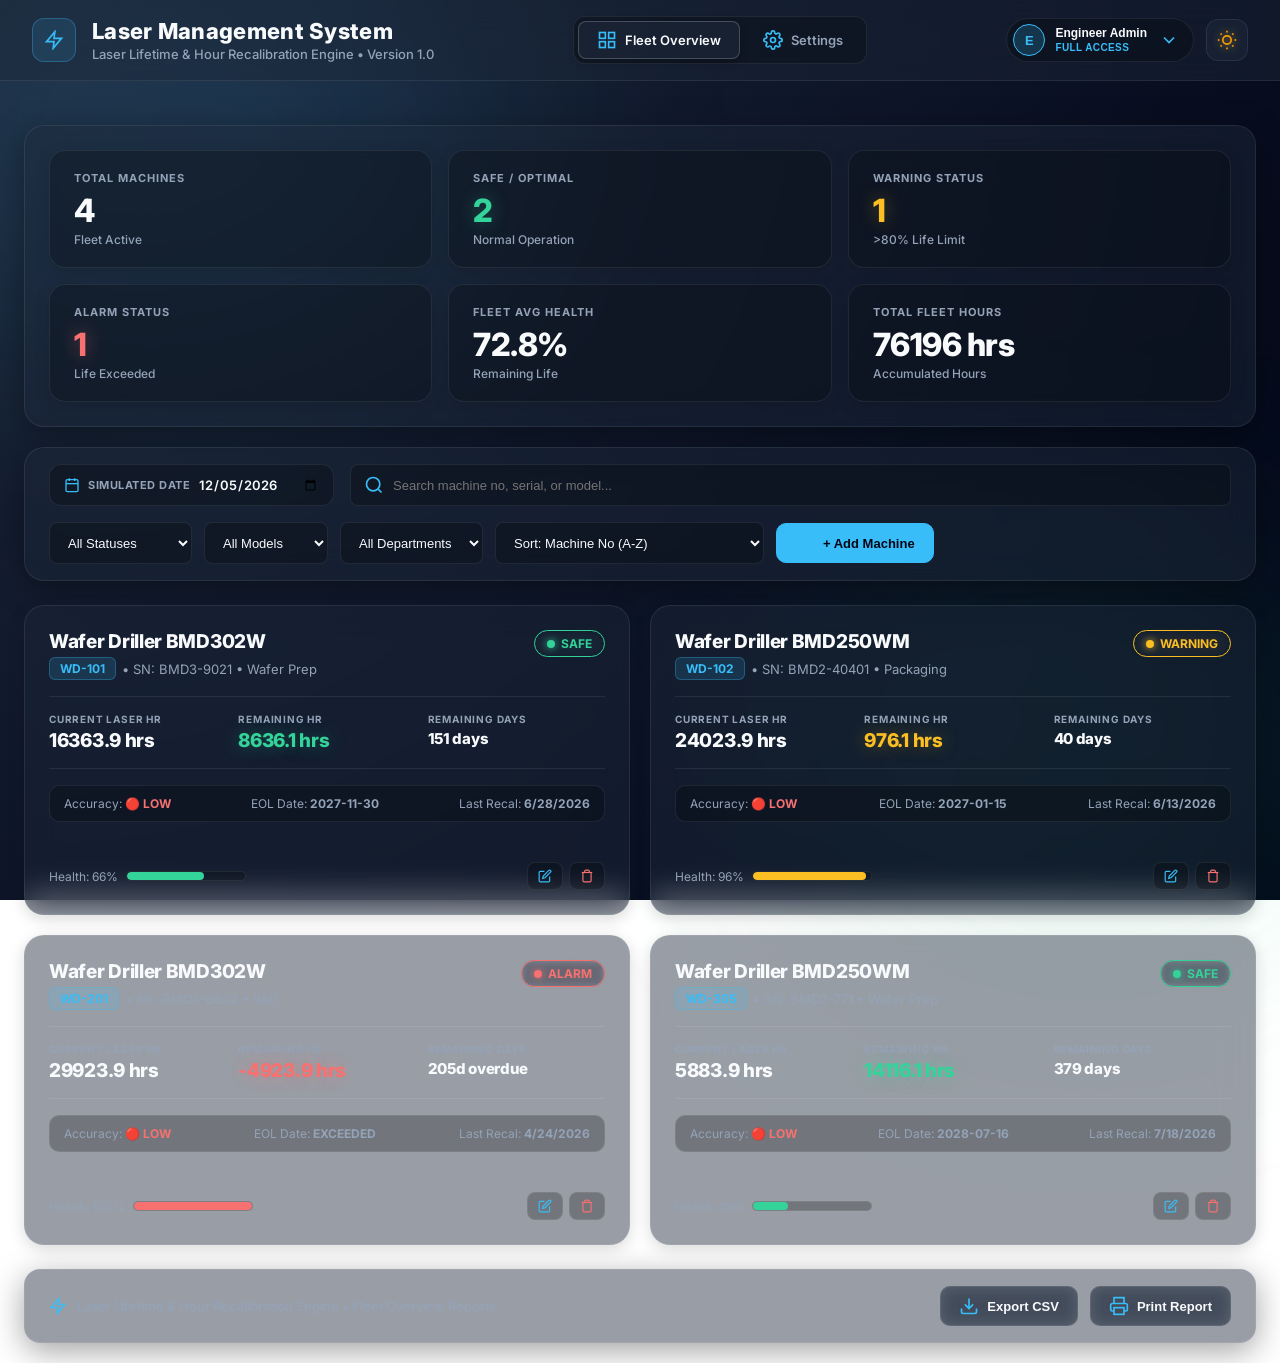
==== commit 9181a847: "refactor: update UI components and formatting - Redesign navigation items and tab indicators - Simpl" ====
--- a/index.html
+++ b/index.html
@@ -41,11 +41,11 @@
             </div>
 
             <nav class="nav-links">
-                <a href="index.html" class="nav-item active">
+                <a href="#" id="nav-fleet" class="nav-item active">
                     <svg class="icon nav-icon" viewBox="0 0 24 24"><rect x="3" y="3" width="7" height="7"></rect><rect x="14" y="3" width="7" height="7"></rect><rect x="14" y="14" width="7" height="7"></rect><rect x="3" y="14" width="7" height="7"></rect></svg>
                     Fleet Overview
                 </a>
-                <a href="settings.html" class="nav-item">
+                <a href="#" id="nav-settings" class="nav-item">
                     <svg class="icon nav-icon" viewBox="0 0 24 24"><circle cx="12" cy="12" r="3"></circle><path d="M19.4 15a1.65 1.65 0 0 0 .33 1.82l.06.06a2 2 0 0 1 0 2.83 2 2 0 0 1-2.83 0l-.06-.06a1.65 1.65 0 0 0-1.82-.33 1.65 1.65 0 0 0-1 1.51V21a2 2 0 0 1-2 2 2 2 0 0 1-2-2v-.09A1.65 1.65 0 0 0 9 19.4a1.65 1.65 0 0 0-1.82.33l-.06.06a2 2 0 0 1-2.83 0 2 2 0 0 1 0-2.83l.06-.06a1.65 1.65 0 0 0 .33-1.82 1.65 1.65 0 0 0-1.51-1H3a2 2 0 0 1-2-2 2 2 0 0 1 2-2h.09A1.65 1.65 0 0 0 4.6 9a1.65 1.65 0 0 0-.33-1.82l-.06-.06a2 2 0 0 1 0-2.83 2 2 0 0 1 2.83 0l.06.06a1.65 1.65 0 0 0 1.82.33H9a1.65 1.65 0 0 0 1-1.51V3a2 2 0 0 1 2-2 2 2 0 0 1 2 2v.09a1.65 1.65 0 0 0 1 1.51 1.65 1.65 0 0 0 1.82-.33l.06-.06a2 2 0 0 1 2.83 0 2 2 0 0 1 0 2.83l-.06.06a1.65 1.65 0 0 0-.33 1.82V9a1.65 1.65 0 0 0 1.51 1H21a2 2 0 0 1 2 2 2 2 0 0 1-2 2h-.09a1.65 1.65 0 0 0-1.51 1z"></path></svg>
                     Settings
                 </a>
@@ -60,8 +60,9 @@
                     </div>
                     <svg class="icon user-dropdown-icon" viewBox="0 0 24 24"><path d="M6 9l6 6 6-6"/></svg>
                 </button>
-                <button id="btn-theme" class="btn-icon" title="Toggle Light/Dark Theme">
-                    <svg class="icon" viewBox="0 0 24 24"><circle cx="12" cy="12" r="5"></circle><line x1="12" y1="1" x2="12" y2="3"></line><line x1="12" y1="21" x2="12" y2="23"></line><line x1="4.22" y1="4.22" x2="5.64" y2="5.64"></line><line x1="18.36" y1="18.36" x2="19.78" y2="19.78"></line><line x1="1" y1="12" x2="3" y2="12"></line><line x1="21" y1="12" x2="23" y2="12"></line><line x1="4.22" y1="19.78" x2="5.64" y2="18.36"></line><line x1="18.36" y1="5.64" x2="19.78" y2="4.22"></line></svg>
+                <button id="btn-theme" class="btn-icon theme-toggle-btn" title="Toggle Light/Dark Theme">
+                    <svg class="icon icon-sun" viewBox="0 0 24 24"><circle cx="12" cy="12" r="5"></circle><line x1="12" y1="1" x2="12" y2="3"></line><line x1="12" y1="21" x2="12" y2="23"></line><line x1="4.22" y1="4.22" x2="5.64" y2="5.64"></line><line x1="18.36" y1="18.36" x2="19.78" y2="19.78"></line><line x1="1" y1="12" x2="3" y2="12"></line><line x1="21" y1="12" x2="23" y2="12"></line><line x1="4.22" y1="19.78" x2="5.64" y2="18.36"></line><line x1="18.36" y1="5.64" x2="19.78" y2="4.22"></line></svg>
+                    <svg class="icon icon-moon hidden" viewBox="0 0 24 24"><path d="M21 12.79A9 9 0 1 1 11.21 3 7 7 0 0 0 21 12.79z"></path></svg>
                 </button>
             </div>
         </div>
@@ -185,6 +186,374 @@
             </div>
         </section>
 
+    <section id="view-single" class="single-view">
+            <div class="mach-modal-container glass-panel">
+                <!-- 1. Machine Header Bar -->
+                <div class="mach-modal-header">
+                    <div class="mach-header-left">
+                        <button id="btn-back" class="btn-back-pill">
+                            <svg class="icon" viewBox="0 0 24 24"><line x1="19" y1="12" x2="5" y2="12"></line><polyline points="12 19 5 12 12 5"></polyline></svg>
+                            Fleet Overview
+                        </button>
+                        <div class="mach-title-block">
+                            <div class="mach-breadcrumb">Fleet Overview / <span id="mach-header-num">WD-101</span></div>
+                            <h2 id="mach-header-name">Wafer Driller #101</h2>
+                            <div id="mach-header-model" class="mach-sub-meta">BMD302W • SN: BMD3-9021</div>
+                        </div>
+                    </div>
+
+                    <div class="mach-header-right">
+                        <div class="sim-date-chip" title="Set simulated current evaluation date">
+                            <div class="sim-chip-icon">
+                                <svg class="icon" viewBox="0 0 24 24"><rect x="3" y="4" width="18" height="18" rx="2" ry="2"></rect><line x1="16" y1="2" x2="16" y2="6"></line><line x1="8" y1="2" x2="8" y2="6"></line><line x1="3" y1="10" x2="21" y2="10"></line></svg>
+                            </div>
+                            <div class="sim-chip-body">
+                                <label for="todayDate" class="sim-chip-label">Simulated Date</label>
+                                <input type="date" id="todayDate" class="sim-chip-input">
+                            </div>
+                        </div>
+                        <div id="mach-header-status" class="mc-status-badge color-safe">
+                            <div class="mc-led bg-safe led-solid"></div> SAFE
+                        </div>
+                        <button id="btn-close-mach-modal" class="mach-modal-close-btn" title="Close Workspace (ESC)">&times;</button>
+                    </div>
+                </div>
+
+                <!-- Tab Navigation Bar -->
+                <div class="mach-tabs-bar">
+                    <button class="mach-tab-btn active" data-tab="overview">
+                        <svg class="icon" viewBox="0 0 24 24"><rect x="3" y="3" width="7" height="7"></rect><rect x="14" y="3" width="7" height="7"></rect><rect x="14" y="14" width="7" height="7"></rect><rect x="3" y="14" width="7" height="7"></rect></svg>
+                        Overview
+                    </button>
+                    <button class="mach-tab-btn" data-tab="health">
+                        <svg class="icon" viewBox="0 0 24 24"><path d="M22 12h-4l-3 9L9 3l-3 9H2"></path></svg>
+                        Health & Diode
+                    </button>
+                    <button class="mach-tab-btn" data-tab="calibration">
+                        <svg class="icon" viewBox="0 0 24 24"><circle cx="12" cy="12" r="10"></circle><polyline points="12 6 12 12 16 14"></polyline></svg>
+                        Calibration
+                    </button>
+                    <button class="mach-tab-btn" data-tab="history">
+                        <svg class="icon" viewBox="0 0 24 24"><path d="M14 2H6a2 2 0 0 0-2 2v16a2 2 0 0 0 2 2h12a2 2 0 0 0 2-2V8z"></path><polyline points="14 2 14 8 20 8"></polyline><line x1="16" y1="13" x2="8" y2="13"></line><line x1="16" y1="17" x2="8" y2="17"></line></svg>
+                        Audit History
+                    </button>
+                    <button class="mach-tab-btn" data-tab="config">
+                        <svg class="icon" viewBox="0 0 24 24"><circle cx="12" cy="12" r="3"></circle><path d="M19.4 15a1.65 1.65 0 0 0 .33 1.82l.06.06a2 2 0 0 1 0 2.83 2 2 0 0 1-2.83 0l-.06-.06a1.65 1.65 0 0 0-1.82-.33 1.65 1.65 0 0 0-1 1.51V21a2 2 0 0 1-2 2 2 2 0 0 1-2-2v-.09A1.65 1.65 0 0 0 9 19.4a1.65 1.65 0 0 0-1.82.33l-.06.06a2 2 0 0 1-2.83 0 2 2 0 0 1 0-2.83l.06-.06a1.65 1.65 0 0 0 .33-1.82 1.65 1.65 0 0 0-1.51-1H3a2 2 0 0 1-2-2 2 2 0 0 1 2-2h.09A1.65 1.65 0 0 0 4.6 9a1.65 1.65 0 0 0-.33-1.82l-.06-.06a2 2 0 0 1 0-2.83 2 2 0 0 1 2.83 0l.06.06a1.65 1.65 0 0 0 1.82.33H9a1.65 1.65 0 0 0 1-1.51V3a2 2 0 0 1 2-2 2 2 0 0 1 2 2v.09a1.65 1.65 0 0 0 1 1.51 1.65 1.65 0 0 0 1.82-.33l.06-.06a2 2 0 0 1 2.83 0 2 2 0 0 1 0 2.83l-.06.06a1.65 1.65 0 0 0-.33 1.82V9a1.65 1.65 0 0 0 1.51 1H21a2 2 0 0 1 2 2 2 2 0 0 1-2 2h-.09a1.65 1.65 0 0 0-1.51 1z"></path></svg>
+                        Configuration
+                        <span class="tab-badge-lock">🔒</span>
+                    </button>
+                </div>
+
+                <!-- Tab Body Content Panes -->
+                <div class="mach-modal-body">
+                    <!-- TAB 1: OVERVIEW -->
+                    <div id="tab-overview" class="mach-tab-pane active">
+                        <!-- Primary KPI Dashboard Cards -->
+                        <div class="mach-kpi-grid">
+                            <div class="mach-kpi-card glass-panel">
+                                <div class="kpi-header">
+                                    <span class="kpi-label">Current Laser Hour</span>
+                                    <div class="kpi-icon bg-blue"><svg class="icon" viewBox="0 0 24 24"><circle cx="12" cy="12" r="10"></circle><polyline points="12 6 12 12 16 14"></polyline></svg></div>
+                                </div>
+                                <div id="currentHour" class="kpi-value">0 hrs</div>
+                                <div id="currentAge" class="kpi-sub">0 Years • 0 Days</div>
+                            </div>
+
+                            <div id="remainingCard" class="mach-kpi-card glass-panel">
+                                <div class="kpi-header">
+                                    <span class="kpi-label">Remaining Hour</span>
+                                    <div style="display:flex; align-items:center; gap:6px;">
+                                        <span id="remainingText" class="kpi-status-tag color-safe">SAFE</span>
+                                        <div id="remainingDot" class="led bg-safe led-solid"></div>
+                                    </div>
+                                </div>
+                                <div id="remainingHour" class="kpi-value color-safe">0 hrs</div>
+                                <div id="remainingDay" class="kpi-sub">0 Days to WARNING</div>
+                            </div>
+
+                            <div class="mach-kpi-card glass-panel">
+                                <div class="kpi-header">
+                                    <span class="kpi-label">Health Status</span>
+                                    <div class="kpi-icon bg-teal"><svg class="icon" viewBox="0 0 24 24"><path d="M22 12h-4l-3 9L9 3l-3 9H2"></path></svg></div>
+                                </div>
+                                <div id="healthPercent" class="kpi-value color-primary">0%</div>
+                                <div class="kpi-sub">Rated Life Consumption</div>
+                            </div>
+
+                            <div class="mach-kpi-card glass-panel">
+                                <div class="kpi-header">
+                                    <span class="kpi-label">Estimated End-of-Life</span>
+                                    <div class="kpi-icon bg-purple"><svg class="icon" viewBox="0 0 24 24"><rect x="3" y="4" width="18" height="18" rx="2" ry="2"></rect><line x1="16" y1="2" x2="16" y2="6"></line><line x1="8" y1="2" x2="8" y2="6"></line><line x1="3" y1="10" x2="21" y2="10"></line></svg></div>
+                                </div>
+                                <div id="mach-eol-date" class="kpi-value" style="font-size:24px;">2028-01-01</div>
+                                <div class="kpi-sub">Target Replacement Window</div>
+                            </div>
+                        </div>
+                    </div>
+
+                    <div id="tab-health" class="mach-tab-pane">
+                        <div class="glass-panel mach-section-box">
+                            <h3 class="section-heading">Laser Diode Health & Lifetime Analytics</h3>
+                            <div class="health-tab-grid">
+                                <div class="health-stat-card">
+                                    <div class="hs-label">Health Percentage</div>
+                                    <div id="health-tab-percent" class="hs-value color-primary">50%</div>
+                                    <div class="hs-sub">Rated Capacity Remaining</div>
+                                </div>
+                                <div class="health-stat-card">
+                                    <div class="hs-label">Running Since Baseline</div>
+                                    <div id="runningHour" class="hs-value">0 hrs</div>
+                                    <div id="runningDay" class="hs-sub">0 Days</div>
+                                </div>
+                                <div class="health-stat-card">
+                                    <div class="hs-label">Accuracy Rating</div>
+                                    <div id="conf-accuracy-tab" class="hs-value" style="color:var(--green)">🟢 HIGH</div>
+                                    <div class="hs-sub">Meter Verification Level</div>
+                                </div>
+                            </div>
+
+                            
+                            <div class="progress-track" style="height:14px; margin: 24px 0 10px 0;">
+                                <div id="progressBar" class="progress-fill" style="width: 0%;"></div>
+                            </div>
+                            <div class="progress-scale">
+                                <span>0 hrs</span>
+                                <span id="scaleWarn">20,000 hrs (WARN)</span>
+                                <span id="scaleAlarm">25,000 hrs (ALARM)</span>
+                            </div>
+                            <div id="recommendation" class="recommendation-banner" style="margin-bottom: 24px;">
+                                Continue normal operation. Review during next preventive maintenance.
+                            </div>
+<div class="health-trend-card glass-panel" style="margin-top:20px; padding:20px;">
+                                <h4 style="font-size:15px; font-weight:700; margin-bottom:12px;">Operating Consumption Trajectory</h4>
+                                <p style="font-size:13px; color:var(--muted); margin-bottom:16px;">
+                                    Continuous laser diode degradation curve mapped against rated limits.
+                                </p>
+                                <div class="sparkline-bar-graphic">
+                                    <div class="spark-bar" style="height: 25%;"><span>Q1</span></div>
+                                    <div class="spark-bar" style="height: 38%;"><span>Q2</span></div>
+                                    <div class="spark-bar" style="height: 50%;"><span>Q3</span></div>
+                                    <div class="spark-bar active" style="height: 62%;"><span>Current</span></div>
+                                    <div class="spark-bar proj" style="height: 80%;"><span>80% Warn</span></div>
+                                    <div class="spark-bar limit" style="height: 100%;"><span>100% EOL</span></div>
+                                </div>
+                            </div>
+                        </div>
+                    </div>
+
+                    <!-- TAB 3: CALIBRATION -->
+                    <div id="tab-calibration" class="mach-tab-pane">
+                        <div class="glass-panel mach-section-box">
+                            <div class="section-title-row">
+                                <div>
+                                    <h3>Laser Hour Recalibration Center</h3>
+                                    <p class="section-desc">Physical meter baseline synchronization and accuracy calibration</p>
+                                </div>
+                                <button id="btn-open-recalibrate-2" class="btn btn-primary btn-sm">
+                                    <svg class="icon" viewBox="0 0 24 24"><path d="M21.5 2v6h-6M21.34 15.57a10 10 0 1 1-.57-8.38l5.67-5.67"></path></svg>
+                                    Recalibrate Now
+                                </button>
+                            </div>
+
+                            <div class="confidence-kpi-grid" style="margin-top:20px;">
+                                <div class="conf-kpi-card">
+                                    <div class="conf-kpi-label">Estimated Laser Hour</div>
+                                    <div id="conf-estimated-hour" class="conf-kpi-val" style="color:var(--primary)">12,500 hrs</div>
+                                </div>
+                                <div class="conf-kpi-card">
+                                    <div class="conf-kpi-label">Recalibration Accuracy</div>
+                                    <div id="conf-accuracy-calib" class="conf-kpi-val" style="color:var(--green)">🟢 HIGH</div>
+                                </div>
+                                <div class="conf-kpi-card">
+                                    <div class="conf-kpi-label">Last Recalibrated</div>
+                                    <div id="conf-last-recal-2" class="conf-kpi-val">2026-06-28 00:00</div>
+                                </div>
+                                <div class="conf-kpi-card">
+                                    <div class="conf-kpi-label">Next Advisory</div>
+                                    <div id="conf-next-recal-2" class="conf-kpi-val">2026-07-28</div>
+                                </div>
+                            </div>
+                        </div>
+                    </div>
+
+                    <!-- TAB 4: HISTORY -->
+                    <div id="tab-history" class="mach-tab-pane">
+                        <!-- Calibration History Table -->
+                        <div class="glass-panel mach-section-box">
+                            <h3 class="section-heading">Calibration Audit Log</h3>
+                            <div class="table-wrap">
+                                <table class="data-table">
+                                    <thead>
+                                        <tr>
+                                            <th>Timestamp</th>
+                                            <th>Estimated Hr Before</th>
+                                            <th>Actual Meter Hr</th>
+                                            <th>Deviation</th>
+                                            <th>Reason</th>
+                                            <th>Rating</th>
+                                        </tr>
+                                    </thead>
+                                    <tbody id="calibration-tbody">
+                                        <!-- Populated dynamically -->
+                                    </tbody>
+                                </table>
+                            </div>
+                        </div>
+
+                        <!-- Maintenance History Table -->
+                        <div class="glass-panel mach-section-box" style="margin-top:20px;">
+                            <div class="section-title-row">
+                                <h3 class="section-heading">Maintenance & Service Log</h3>
+                                <button id="btn-add-record" class="btn btn-secondary btn-sm">
+                                    <svg class="icon" viewBox="0 0 24 24"><line x1="12" y1="5" x2="12" y2="19"></line><line x1="5" y1="12" x2="19" y2="12"></line></svg>
+                                    + Add Record
+                                </button>
+                            </div>
+                            <div class="table-wrap">
+                                <table class="data-table">
+                                    <thead>
+                                        <tr>
+                                            <th>Date</th>
+                                            <th>Engineer</th>
+                                            <th>Action Taken</th>
+                                            <th>Notes / Findings</th>
+                                            <th>Actions</th>
+                                        </tr>
+                                    </thead>
+                                    <tbody id="maintenance-tbody">
+                                        <!-- Populated dynamically -->
+                                    </tbody>
+                                </table>
+                            </div>
+                        </div>
+                    </div>
+
+                    <!-- TAB 5: CONFIGURATION (Engineer Mode Only) -->
+                    <div id="tab-config" class="mach-tab-pane">
+                        <div id="config-engineer-gate" class="glass-panel mach-section-box">
+                            <div class="section-title-row">
+                                <div>
+                                    <h3>Machine Configuration & Baseline Settings</h3>
+                                    <p class="section-desc">Editable parameters for baseline laser hours, rated life, and department routing</p>
+                                </div>
+                                <span class="badge badge-engineer">Engineer Access Only</span>
+                            </div>
+
+                            <div class="machine-info-grid" style="margin-top:20px;">
+                                <div class="form-group">
+                                    <label>Machine No</label>
+                                    <input type="text" id="det-mach-no" class="input-control" value="WD-101">
+                                </div>
+                                <div class="form-group">
+                                    <label>Model</label>
+                                    <select id="det-model" class="input-control">
+                                        <option value="BMD302W">BMD302W</option>
+                                        <option value="BMD250WM">BMD250WM</option>
+                                    </select>
+                                </div>
+                                <div class="form-group">
+                                    <label>Serial Number</label>
+                                    <input type="text" id="det-serial-no" class="input-control" value="BMD3-9021">
+                                </div>
+                                <div class="form-group">
+                                    <label>Department</label>
+                                    <select id="det-dept" class="input-control">
+                                        <option value="Wafer Prep">Wafer Prep</option>
+                                        <option value="Packaging">Packaging</option>
+                                        <option value="R&D">R&D</option>
+                                    </select>
+                                </div>
+                                
+                                <details class="advanced-settings-details" style="margin-top: 16px; margin-bottom: 8px;">
+                                    <summary style="cursor:pointer; color:var(--muted); font-size:13px; font-weight:600; padding:8px 0; outline:none; user-select:none;">
+                                        Advanced Hardware Settings (Collapse)
+                                    </summary>
+                                    <div class="machine-info-grid" style="margin-top:12px; padding: 16px; background:rgba(0,0,0,0.2); border-radius:12px; border:1px solid var(--glass-border);">
+                                        <div class="form-group">
+                                            <label>Rated Life Limit (hrs)</label>
+                                            <input type="number" id="det-rated" class="input-control" value="25000">
+                                        </div>
+                                        <div class="form-group">
+                                            <label>Baseline Laser Hour (hrs)</label>
+                                            <input type="number" id="prevHour" class="input-control" value="12500">
+                                        </div>
+                                        <div class="form-group">
+                                            <label>Baseline Timestamp</label>
+                                            <input type="datetime-local" id="prevDate" class="input-control">
+                                        </div>
+                                    </div>
+                                </details>
+                            </div>
+
+
+                            <div style="margin-top:24px; display:flex; justify-content:flex-end;">
+                                <button id="btn-save-machine" class="btn btn-primary">
+                                    <svg class="icon" viewBox="0 0 24 24"><path d="M19 21H5a2 2 0 0 1-2-2V5a2 2 0 0 1 2-2h11l5 5v11a2 2 0 0 1-2 2z"></path><polyline points="17 21 17 13 7 13 7 21"></polyline><polyline points="7 3 7 8 15 8"></polyline></svg>
+                                    Save Configuration
+                                </button>
+                            </div>
+                        </div>
+                    </div>
+
+                </div>
+            </div>
+        </section>
+
+    <section id="view-settings" class="settings-view">
+            <div class="glass-panel panel-section">
+                <div class="panel-header">
+                    <h2>System Engine Configuration</h2>
+                    <span class="badge badge-info">v1.0 Modular Architecture</span>
+                </div>
+                <div class="form-grid" style="margin-top: 16px;">
+                    <div class="form-group">
+                        <label>Application Title</label>
+                        <input type="text" id="cfg-app-title" class="input-control" value="Laser Management System">
+                    </div>
+                    <div class="form-group">
+                        <label>Default Rated Laser Life (hrs)</label>
+                        <input type="number" id="cfg-rated-life" class="input-control" value="25000">
+                    </div>
+                    <div class="form-group">
+                        <label>Warning Limit Threshold (%)</label>
+                        <input type="number" id="cfg-warn-pct" class="input-control" value="80">
+                    </div>
+                    <div class="form-group">
+                        <label>Recalibration Interval Advisory (Days)</label>
+                        <input type="number" id="cfg-recal-interval" class="input-control" value="30">
+                    </div>
+                    <div class="form-group">
+                        <label>Engineer Mode Password</label>
+                        <input type="password" id="cfg-eng-password" class="input-control" value="1234">
+                    </div>
+                </div>
+                <div style="margin-top:20px; display:flex; gap:12px;">
+                    <button id="btn-save-settings" class="btn btn-primary">Save Settings</button>
+                    <button id="btn-reset-defaults" class="btn btn-secondary">Restore Defaults</button>
+                </div>
+            </div>
+
+            <div class="glass-panel panel-section" style="margin-top: 24px;">
+                <div class="panel-header">
+                    <h2>Fleet Data Backup & Synchronization</h2>
+                </div>
+                <p style="font-size:14px; color:var(--muted); margin-bottom: 16px;">
+                    Export all laser driller machine configurations, maintenance history, and calibration audit logs to a JSON file or import a backup.
+                </p>
+                <div style="display:flex; gap:12px; flex-wrap:wrap;">
+                    <button id="btn-export-json" class="btn btn-secondary">
+                        <svg class="icon" viewBox="0 0 24 24"><path d="M21 15v4a2 2 0 0 1-2 2H5a2 2 0 0 1-2-2v-4"></path><polyline points="7 10 12 15 17 10"></polyline><line x1="12" y1="15" x2="12" y2="3"></line></svg>
+                        Export Fleet Backup (.json)
+                    </button>
+                    <label class="btn btn-secondary" style="cursor:pointer; display:inline-flex; align-items:center; gap:6px;">
+                        <svg class="icon" viewBox="0 0 24 24"><path d="M21 15v4a2 2 0 0 1-2 2H5a2 2 0 0 1-2-2v-4"></path><polyline points="17 8 12 3 7 8"></polyline><line x1="12" y1="3" x2="12" y2="15"></line></svg>
+                        Import Fleet Backup (.json)
+                        <input type="file" id="input-import-json" accept=".json" style="display:none;">
+                    </label>
+                </div>
+            </div>
+        </section>
+
     </main>
 
     <!-- =====================================================
--- a/css/style.css
+++ b/css/style.css
@@ -415,9 +415,13 @@
 }
 
 .btn:hover {
-    border-color: var(--glass-border-highlight);
     background: var(--glass-bg-hover);
+    border-color: rgba(255,255,255,0.25);
     transform: translateY(-2px);
+    box-shadow: 0 4px 12px rgba(0,0,0,0.2);
+}
+.btn:active {
+    transform: scale(0.96) translateY(0);
 }
 
 .btn-primary {
@@ -426,9 +430,13 @@
     border-color: var(--primary);
 }
 .btn-primary:hover {
-    background: var(--primary-hover);
-    border-color: var(--primary-hover);
-    color: #ffffff;
+    background: #0ea5e9;
+    border-color: #38bdf8;
+    transform: translateY(-2px);
+    box-shadow: 0 4px 12px rgba(14, 165, 233, 0.4), 0 0 16px rgba(14, 165, 233, 0.2);
+}
+.btn-primary:active {
+    transform: scale(0.96) translateY(0);
 }
 
 .btn-recalibrate {
--- a/css/dashboard.css
+++ b/css/dashboard.css
@@ -18,7 +18,7 @@
     justify-content: center;
     padding: 24px;
     overflow-y: auto;
-    animation: modalFadeIn 0.25s cubic-bezier(0.16, 1, 0.3, 1);
+    
 }
 
 @keyframes modalFadeIn {
@@ -32,19 +32,7 @@
     }
 }
 
-.mach-modal-container {
-    width: 100%;
-    max-width: 1160px;
-    max-height: 88vh;
-    display: flex;
-    flex-direction: column;
-    background: rgba(15, 23, 42, 0.94);
-    border: 1px solid rgba(255, 255, 255, 0.12);
-    border-radius: 20px;
-    box-shadow: 0 25px 60px -15px rgba(0, 0, 0, 0.75), 0 0 40px rgba(56, 189, 248, 0.15);
-    overflow: hidden;
-    margin: auto;
-}
+
 
 /* MACHINE DETAIL HEADER */
 .mach-modal-header {
@@ -156,6 +144,7 @@
     cursor: pointer;
     transition: var(--transition);
     white-space: nowrap;
+    position: relative;
 }
 
 .mach-tab-btn:hover {
@@ -164,10 +153,26 @@
 }
 
 .mach-tab-btn.active {
-    background: rgba(56, 189, 248, 0.14);
-    border-color: rgba(56, 189, 248, 0.35);
     color: var(--primary);
-    box-shadow: 0 0 15px rgba(56, 189, 248, 0.15);
+    background: transparent;
+    border-color: transparent;
+    box-shadow: none;
+}
+.mach-tab-btn::after {
+    content: '';
+    position: absolute;
+    bottom: -10px;
+    left: 0;
+    width: 100%;
+    height: 3px;
+    background: var(--primary);
+    border-radius: 3px 3px 0 0;
+    transform: scaleX(0);
+    transition: transform 0.25s cubic-bezier(0.4, 0, 0.2, 1);
+    transform-origin: center;
+}
+.mach-tab-btn.active::after {
+    transform: scaleX(1);
 }
 
 .tab-badge-lock {
@@ -187,7 +192,11 @@
 }
 .mach-tab-pane.active {
     display: block;
-    animation: fadeIn 0.2s ease;
+    animation: tabFadeIn 0.3s cubic-bezier(0.4, 0, 0.2, 1) forwards;
+}
+@keyframes tabFadeIn {
+    from { opacity: 0; transform: translateY(8px); }
+    to { opacity: 1; transform: translateY(0); }
 }
 
 /* PRIMARY KPI CARDS & GRID */
@@ -665,3 +674,256 @@
 }
 
 
+
+/* Signature Experience: Card Hover and Click */
+.machine-card {
+    transition: transform 150ms cubic-bezier(0.4, 0, 0.2, 1), box-shadow 150ms ease, border-color 150ms ease;
+    cursor: pointer;
+}
+.machine-card:hover {
+    transform: translateY(-4px) !important;
+    box-shadow: 0 12px 24px rgba(0, 0, 0, 0.2), 0 0 16px rgba(56, 189, 248, 0.1) !important;
+    border-color: rgba(56, 189, 248, 0.4) !important;
+}
+.machine-card:hover .mc-led {
+    animation: ledPulse 1.5s infinite;
+}
+.machine-card:hover .progress-fill {
+    filter: brightness(1.1);
+}
+.machine-card:active {
+    transform: scale(0.98) translateY(0) !important;
+    box-shadow: 0 4px 12px rgba(0, 0, 0, 0.15) !important;
+}
+@keyframes ledPulse {
+    0% { transform: scale(1); opacity: 1; }
+    50% { transform: scale(1.3); opacity: 0.8; }
+    100% { transform: scale(1); opacity: 1; }
+}
+
+/* Modal styling improvements */
+.mach-modal-container {
+    width: 80%;
+    height: 85%;
+    max-width: 1400px;
+    max-height: 900px;
+    border-radius: 20px;
+    box-shadow: 0 24px 64px rgba(0, 0, 0, 0.4), 0 0 1px rgba(255, 255, 255, 0.1) inset;
+    background: var(--bg);
+    overflow: hidden;
+    display: flex;
+    flex-direction: column;
+}
+.single-view.as-modal {
+    padding: 0;
+}
+
+/* HISTORY TIMELINE */
+.history-timeline {
+    padding: 12px 0 0 12px;
+}
+.timeline-item {
+    display: flex;
+    gap: 16px;
+    margin-bottom: 8px;
+}
+.timeline-item:last-child {
+    margin-bottom: 0;
+}
+.timeline-marker {
+    display: flex;
+    flex-direction: column;
+    align-items: center;
+    width: 12px;
+}
+.timeline-dot {
+    width: 10px;
+    height: 10px;
+    border-radius: 50%;
+    background: var(--primary);
+    box-shadow: 0 0 8px rgba(56, 189, 248, 0.4);
+    flex-shrink: 0;
+    margin-top: 6px;
+}
+.timeline-line {
+    flex: 1;
+    width: 2px;
+    background: var(--glass-border);
+    margin-top: 6px;
+    min-height: 40px;
+}
+.timeline-content {
+    flex: 1;
+    background: var(--input-bg);
+    border: 1px solid var(--glass-border);
+    border-radius: 12px;
+    padding: 16px;
+    margin-bottom: 16px;
+    transition: var(--transition);
+}
+.timeline-content:hover {
+    border-color: rgba(255,255,255,0.1);
+    background: rgba(255,255,255,0.02);
+}
+.timeline-header {
+    display: flex;
+    justify-content: space-between;
+    align-items: flex-start;
+    margin-bottom: 8px;
+}
+.timeline-meta {
+    display: flex;
+    gap: 12px;
+    font-size: 12px;
+    color: var(--muted);
+    font-weight: 600;
+}
+.timeline-engineer {
+    color: var(--text);
+    background: rgba(255,255,255,0.05);
+    padding: 2px 8px;
+    border-radius: 4px;
+}
+.timeline-action {
+    font-size: 15px;
+    font-weight: 700;
+    color: var(--text-main);
+    margin-bottom: 4px;
+}
+.timeline-notes {
+    font-size: 13px;
+    color: var(--muted);
+    line-height: 1.5;
+}
+[contenteditable="true"] {
+    outline: none;
+    transition: var(--transition);
+    border-radius: 4px;
+}
+[contenteditable="true"]:focus {
+    background: rgba(56,189,248,0.1);
+    box-shadow: 0 0 0 2px rgba(56,189,248,0.4);
+}
+
+/* THEME TOGGLE BUTTON STYLING */
+.theme-toggle-btn {
+    position: relative;
+    width: 42px;
+    height: 42px;
+    border-radius: 12px;
+    display: inline-flex;
+    align-items: center;
+    justify-content: center;
+    background: var(--glass-bg);
+    border: 1px solid var(--glass-border);
+    cursor: pointer;
+    transition: all 0.25s cubic-bezier(0.4, 0, 0.2, 1);
+    backdrop-filter: blur(8px);
+}
+
+.theme-toggle-btn:hover {
+    transform: translateY(-2px) rotate(15deg);
+    border-color: rgba(245, 158, 11, 0.5);
+    box-shadow: 0 0 18px rgba(245, 158, 11, 0.35);
+}
+
+html[data-theme="light"] .theme-toggle-btn:hover {
+    border-color: rgba(56, 189, 248, 0.5);
+    box-shadow: 0 0 18px rgba(56, 189, 248, 0.35);
+}
+
+.theme-toggle-btn:active {
+    transform: scale(0.92) rotate(0deg);
+}
+
+.theme-toggle-btn .icon {
+    width: 20px;
+    height: 20px;
+    transition: transform 0.3s cubic-bezier(0.4, 0, 0.2, 1), opacity 0.25s ease;
+}
+
+.theme-toggle-btn .icon-sun {
+    stroke: #f59e0b;
+    filter: drop-shadow(0 0 4px rgba(245, 158, 11, 0.6));
+}
+
+.theme-toggle-btn .icon-moon {
+    stroke: #38bdf8;
+    fill: rgba(56, 189, 248, 0.2);
+    filter: drop-shadow(0 0 4px rgba(56, 189, 248, 0.6));
+}
+
+/* SYSTEM ENGINE CONFIGURATION & LINE SPACING */
+.settings-view {
+    max-width: 960px;
+    margin: 0 auto;
+    display: flex;
+    flex-direction: column;
+    gap: 28px;
+    padding: 12px 0 32px 0;
+}
+
+.panel-section {
+    padding: 32px 36px;
+    border-radius: 16px;
+    background: var(--glass-bg);
+    border: 1px solid var(--glass-border);
+    box-shadow: 0 8px 32px rgba(0, 0, 0, 0.12);
+}
+
+.panel-header {
+    display: flex;
+    align-items: center;
+    justify-content: space-between;
+    margin-bottom: 24px;
+    padding-bottom: 16px;
+    border-bottom: 1px solid var(--glass-border);
+}
+
+.panel-header h2 {
+    font-size: 20px;
+    font-weight: 700;
+    color: var(--text-main);
+    letter-spacing: -0.3px;
+    line-height: 1.3;
+}
+
+.form-grid {
+    display: grid;
+    grid-template-columns: repeat(auto-fit, minmax(280px, 1fr));
+    gap: 22px 28px;
+    margin-top: 20px;
+}
+
+.form-group {
+    display: flex;
+    flex-direction: column;
+    gap: 8px;
+}
+
+.form-group label {
+    font-size: 12px;
+    font-weight: 700;
+    text-transform: uppercase;
+    letter-spacing: 0.6px;
+    color: var(--muted);
+    line-height: 1.5;
+}
+
+.form-group .input-control {
+    height: 44px;
+    padding: 0 16px;
+    border-radius: 10px;
+    font-size: 14px;
+    line-height: 1.5;
+    background: var(--input-bg);
+    border: 1px solid var(--glass-border);
+    color: var(--text);
+    transition: var(--transition);
+}
+
+.form-group .input-control:focus {
+    border-color: var(--primary);
+    box-shadow: 0 0 0 3px rgba(56, 189, 248, 0.2);
+}
+
--- a/css/cards.css
+++ b/css/cards.css
@@ -19,12 +19,7 @@
     min-height: 310px;
     box-shadow: 0 4px 16px rgba(0, 0, 0, 0.15);
 }
-.machine-card:hover {
-    transform: translateY(-4px);
-    border-color: var(--glass-border-highlight);
-    background: var(--glass-bg-hover);
-    box-shadow: 0 12px 32px rgba(0, 0, 0, 0.3);
-}
+
 
 .mc-header {
     display: flex;
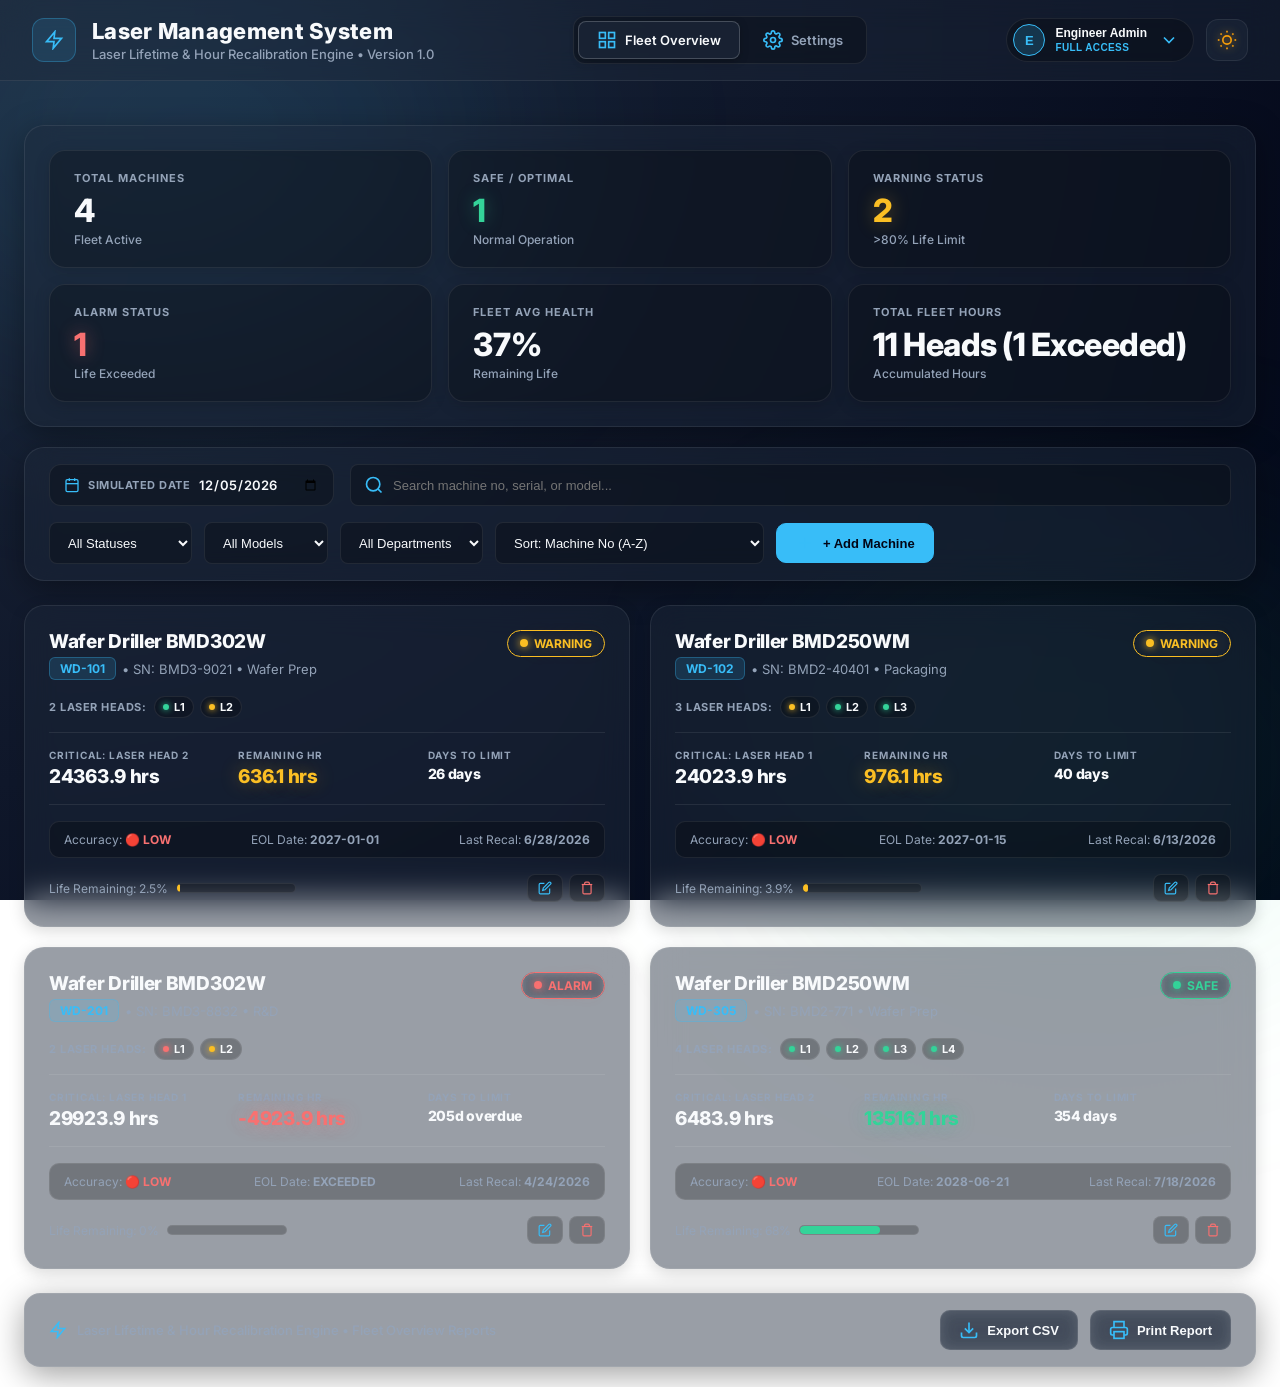
==== commit 4912b939: "feat: implement multi-laser architecture Transitioned machine data model from single-laser to multip" ====
--- a/index.html
+++ b/index.html
@@ -289,6 +289,23 @@
                                 <div class="kpi-sub">Target Replacement Window</div>
                             </div>
                         </div>
+
+                        <!-- Laser Heads Container Section -->
+                        <div class="laser-heads-section">
+                            <div class="laser-heads-header">
+                                <div>
+                                    <h3 class="section-heading" style="margin:0;">Laser Head Units Status</h3>
+                                    <p style="font-size:13px; color:var(--muted); margin-top:2px;">Individual diode heads configuration and life remaining breakdown</p>
+                                </div>
+                                <button id="btn-add-laser-head" class="btn btn-primary btn-sm">
+                                    <svg class="icon" viewBox="0 0 24 24"><line x1="12" y1="5" x2="12" y2="19"></line><line x1="5" y1="12" x2="19" y2="12"></line></svg>
+                                    + Add Laser Head
+                                </button>
+                            </div>
+                            <div id="laser-heads-grid" class="laser-heads-grid">
+                                <!-- Populated dynamically by MachineController -->
+                            </div>
+                        </div>
                     </div>
 
                     <div id="tab-health" class="mach-tab-pane">
@@ -386,6 +403,7 @@
                                     <thead>
                                         <tr>
                                             <th>Timestamp</th>
+                                            <th>Laser Head</th>
                                             <th>Estimated Hr Before</th>
                                             <th>Actual Meter Hr</th>
                                             <th>Deviation</th>
@@ -687,6 +705,128 @@
         </div>
     </div>
 
+    <!-- =====================================================
+         MODAL: RECALIBRATE LASER HOUR
+    ===================================================== -->
+    <div id="recalibrate-modal-overlay" class="modal-overlay">
+        <div class="modal-content glass-panel" style="max-width:480px;">
+            <div class="modal-header">
+                <h3>Laser Hour Recalibration</h3>
+                <button id="btn-close-recal-modal" class="modal-close">&times;</button>
+            </div>
+            <div class="modal-body">
+                <p style="font-size:13px; color:var(--muted); margin-bottom:14px;">
+                    Calibrate the physical hour meter reading for the selected laser head unit to align estimated decay tracking.
+                </p>
+                <div class="form-grid" style="grid-template-columns:1fr;">
+                    <div class="form-group">
+                        <label>Select Laser Head</label>
+                        <select id="recal-laser-select" class="input-control">
+                            <!-- Populated dynamically -->
+                        </select>
+                    </div>
+                    <div class="form-group">
+                        <label>Current Estimated Hour</label>
+                        <input type="text" id="recal-current-est" class="input-control" readonly style="background:var(--input-bg); color:var(--primary); font-weight:700;">
+                    </div>
+                    <div class="form-group">
+                        <label>Actual Physical Hour Reading (hrs)</label>
+                        <input type="number" id="recal-actual-hour" class="input-control" placeholder="Enter actual meter reading e.g. 12500">
+                    </div>
+                    <div class="form-group">
+                        <label>Recalibration Reason / Context</label>
+                        <select id="recal-reason" class="input-control">
+                            <option value="Manual Verification">Manual Audit Verification</option>
+                            <option value="Diode Maintenance">Laser Diode Maintenance</option>
+                            <option value="Meter Sync">Hour Meter Synchronization</option>
+                            <option value="Preventive Maintenance">Preventive Maintenance (PM)</option>
+                        </select>
+                    </div>
+                </div>
+            </div>
+            <div class="modal-footer">
+                <button id="btn-cancel-recal-modal" class="btn btn-secondary">Cancel</button>
+                <button id="btn-submit-recalibrate" class="btn btn-primary">Calculate Deviation & Apply</button>
+            </div>
+        </div>
+    </div>
+
+    <!-- =====================================================
+         MODAL: DEVIATION ANALYSIS & CONFIRMATION
+    ===================================================== -->
+    <div id="deviation-modal-overlay" class="modal-overlay">
+        <div class="modal-content glass-panel" style="max-width:520px;">
+            <div class="modal-header">
+                <h3>Recalibration Deviation Analysis</h3>
+                <button id="btn-close-dev-modal" class="modal-close">&times;</button>
+            </div>
+            <div class="modal-body">
+                <div class="confidence-kpi-grid" style="grid-template-columns: 1fr 1fr; gap:12px; margin-bottom:16px;">
+                    <div class="conf-kpi-card">
+                        <div class="conf-kpi-label">Estimated Hour</div>
+                        <div id="dev-est-hour" class="conf-kpi-val">-- hrs</div>
+                    </div>
+                    <div class="conf-kpi-card">
+                        <div class="conf-kpi-label">Actual Meter Hour</div>
+                        <div id="dev-actual-hour" class="conf-kpi-val" style="color:var(--primary)">-- hrs</div>
+                    </div>
+                    <div class="conf-kpi-card">
+                        <div class="conf-kpi-label">Deviation Difference</div>
+                        <div id="dev-diff" class="conf-kpi-val">-- hrs</div>
+                    </div>
+                    <div class="conf-kpi-card">
+                        <div class="conf-kpi-label">Accuracy Rating</div>
+                        <div id="dev-rating" class="conf-kpi-val">--</div>
+                    </div>
+                </div>
+                <div id="dev-warning-box" class="recommendation-banner" style="display:none; margin-bottom:14px; background:rgba(239,68,68,0.15); border-color:var(--red); color:var(--red);">
+                    Warning: High deviation detected. Baseline will be resynchronized to actual meter hours.
+                </div>
+            </div>
+            <div class="modal-footer">
+                <button id="btn-back-dev-modal" class="btn btn-secondary">Back</button>
+                <button id="btn-confirm-deviation" class="btn btn-primary">Confirm & Save Baseline</button>
+            </div>
+        </div>
+    </div>
+
+    <!-- =====================================================
+         MODAL: ADD / EDIT LASER HEAD
+    ===================================================== -->
+    <div id="laser-modal-overlay" class="modal-overlay">
+        <div class="modal-content glass-panel" style="max-width:480px;">
+            <div class="modal-header">
+                <h3 id="laser-modal-title">Laser Head Unit Configuration</h3>
+                <button id="btn-close-laser-modal" class="modal-close">&times;</button>
+            </div>
+            <div class="modal-body">
+                <input type="hidden" id="laser-modal-id">
+                <div class="form-grid" style="grid-template-columns:1fr;">
+                    <div class="form-group">
+                        <label>Laser Head Name</label>
+                        <input type="text" id="laser-modal-name" class="input-control" placeholder="e.g. Laser Head #2 (Auxiliary)">
+                    </div>
+                    <div class="form-group">
+                        <label>Laser Head Serial Number</label>
+                        <input type="text" id="laser-modal-serial" class="input-control" placeholder="e.g. BMD3-9021-L2">
+                    </div>
+                    <div class="form-group">
+                        <label>Rated Life Limit (hrs)</label>
+                        <input type="number" id="laser-modal-rated" class="input-control" value="25000">
+                    </div>
+                    <div class="form-group">
+                        <label>Initial / Baseline Laser Hour (hrs)</label>
+                        <input type="number" id="laser-modal-base-hour" class="input-control" value="0">
+                    </div>
+                </div>
+            </div>
+            <div class="modal-footer">
+                <button id="btn-cancel-laser-modal" class="btn btn-secondary">Cancel</button>
+                <button id="btn-submit-laser-head" class="btn btn-primary">Save Laser Head</button>
+            </div>
+        </div>
+    </div>
+
     <!-- ES6 Application Script -->
     <script type="module" src="js/app.js"></script>
 </body>
--- a/css/style.css
+++ b/css/style.css
@@ -14,6 +14,7 @@
     --input-bg: rgba(0, 0, 0, 0.25);
     
     --text: #f8fafc;
+    --text-main: #f8fafc;
     --muted: #94a3b8;
     
     --primary: #38bdf8; /* Soft Cyan */
@@ -39,6 +40,7 @@
     --input-bg: rgba(255, 255, 255, 0.6);
     
     --text: #0f172a;
+    --text-main: #0f172a;
     --muted: #64748b;
     
     --primary: #0284c7;
--- a/css/dashboard.css
+++ b/css/dashboard.css
@@ -237,6 +237,7 @@
     color: var(--muted);
 }
 .kpi-value {
+    color: var(--text-main);
     font-size: 32px;
     font-weight: 800;
     letter-spacing: -0.5px;
@@ -513,11 +514,11 @@
 .card { padding: 24px; transition: var(--transition); }
 .card:hover { transform: translateY(-2px); border-color: var(--glass-border-highlight); background: var(--glass-bg-hover); }
 .cardTitle { color: var(--muted); font-size: 13px; font-weight: 600; margin-bottom: 14px; text-transform: uppercase; letter-spacing: 1px; }
-.value { font-size: 36px; font-weight: 800; line-height: 1.1; transition: var(--transition); }
+.value { color: var(--text-main); font-size: 36px; font-weight: 800; line-height: 1.1; transition: var(--transition); }
 .subValue { margin-top: 8px; color: var(--muted); font-size: 14px; }
 
 .statusCard { display: flex; flex-direction: column; justify-content: center; }
-.statusText { font-size: 38px; font-weight: 800; margin-bottom: 12px; letter-spacing: 2px; }
+.statusText { color: var(--text-main); font-size: 38px; font-weight: 800; margin-bottom: 12px; letter-spacing: 2px; }
 .recommendation { color: var(--muted); line-height: 1.6; font-size: 14px; }
 
 /* HEALTH PANEL */
@@ -927,3 +928,102 @@
     box-shadow: 0 0 0 3px rgba(56, 189, 248, 0.2);
 }
 
+/* LIGHT THEME BLENDING FOR INDIVIDUAL MACHINE DETAIL VIEW (#view-single) */
+[data-theme="light"] .mach-modal-container {
+    background: rgba(248, 250, 252, 0.88);
+    backdrop-filter: blur(20px);
+    border: 1px solid rgba(255, 255, 255, 0.9);
+    box-shadow: 0 24px 64px rgba(15, 23, 42, 0.12), 0 0 1px rgba(255, 255, 255, 0.8) inset;
+}
+
+[data-theme="light"] .mach-modal-header {
+    background: rgba(255, 255, 255, 0.7);
+    border-bottom: 1px solid rgba(203, 213, 225, 0.7);
+}
+
+[data-theme="light"] #mach-header-name {
+    color: var(--text-main);
+}
+
+[data-theme="light"] .btn-back-pill {
+    background: rgba(255, 255, 255, 0.8);
+    border: 1px solid rgba(203, 213, 225, 0.8);
+    color: #1e293b;
+    box-shadow: 0 1px 3px rgba(0, 0, 0, 0.05);
+}
+
+[data-theme="light"] .btn-back-pill:hover {
+    background: rgba(2, 132, 199, 0.1);
+    border-color: rgba(2, 132, 199, 0.4);
+    color: var(--primary);
+}
+
+[data-theme="light"] .mach-modal-close-btn {
+    background: rgba(255, 255, 255, 0.8);
+    border: 1px solid rgba(203, 213, 225, 0.8);
+    color: #64748b;
+    box-shadow: 0 1px 3px rgba(0, 0, 0, 0.05);
+}
+
+[data-theme="light"] .mach-modal-close-btn:hover {
+    background: rgba(220, 38, 38, 0.1);
+    border-color: rgba(220, 38, 38, 0.3);
+    color: #dc2626;
+}
+
+[data-theme="light"] .mach-tabs-bar {
+    background: rgba(241, 245, 249, 0.85);
+    border-bottom: 1px solid rgba(203, 213, 225, 0.7);
+}
+
+[data-theme="light"] .mach-tab-btn {
+    color: #64748b;
+}
+
+[data-theme="light"] .mach-tab-btn:hover {
+    color: #0f172a;
+    background: rgba(255, 255, 255, 0.7);
+}
+
+[data-theme="light"] .mach-tab-btn.active {
+    color: var(--primary);
+    background: transparent;
+}
+
+[data-theme="light"] .mach-kpi-card,
+[data-theme="light"] .health-stat-card,
+[data-theme="light"] .mach-section-box,
+[data-theme="light"] .health-trend-card,
+[data-theme="light"] .timeline-content {
+    background: rgba(255, 255, 255, 0.75);
+    border: 1px solid rgba(203, 213, 225, 0.75);
+    box-shadow: 0 4px 16px rgba(15, 23, 42, 0.03);
+}
+
+[data-theme="light"] .mach-kpi-card:hover {
+    background: rgba(255, 255, 255, 0.95);
+    border-color: rgba(2, 132, 199, 0.4);
+    box-shadow: 0 6px 20px rgba(15, 23, 42, 0.06);
+}
+
+[data-theme="light"] .conf-kpi-card {
+    background: rgba(2, 132, 199, 0.06);
+    border: 1px solid rgba(2, 132, 199, 0.2);
+}
+
+[data-theme="light"] .data-table th {
+    background: rgba(241, 245, 249, 0.85);
+    color: #475569;
+    border-bottom: 1px solid rgba(203, 213, 225, 0.8);
+}
+
+[data-theme="light"] .data-table td {
+    border-bottom: 1px solid rgba(203, 213, 225, 0.5);
+    color: #0f172a;
+}
+
+[data-theme="light"] .data-table tr:hover td {
+    background: rgba(255, 255, 255, 0.7);
+}
+
+
--- a/css/cards.css
+++ b/css/cards.css
@@ -127,3 +127,139 @@
     border-radius: 999px;
     transition: width .3s ease;
 }
+
+/* =====================================================
+   MULTI-LASER ARCHITECTURE STYLES
+   ===================================================== */
+.mc-lasers-row {
+    display: flex;
+    align-items: center;
+    gap: 8px;
+    margin-bottom: 14px;
+    flex-wrap: wrap;
+}
+.mc-lasers-label {
+    font-size: 11px;
+    font-weight: 700;
+    color: var(--muted);
+    text-transform: uppercase;
+    letter-spacing: 0.5px;
+}
+.mc-lasers-pills {
+    display: flex;
+    align-items: center;
+    gap: 6px;
+    flex-wrap: wrap;
+}
+.laser-head-pill {
+    display: inline-flex;
+    align-items: center;
+    gap: 5px;
+    padding: 3px 8px;
+    border-radius: 12px;
+    background: var(--input-bg);
+    border: 1px solid var(--glass-border);
+    font-size: 11px;
+    font-weight: 700;
+    color: var(--text);
+}
+.laser-pill-dot {
+    width: 6px;
+    height: 6px;
+    border-radius: 50%;
+    display: inline-block;
+}
+
+/* Machine View - Laser Heads Grid */
+.laser-heads-section {
+    margin-top: 24px;
+}
+.laser-heads-header {
+    display: flex;
+    justify-content: space-between;
+    align-items: center;
+    margin-bottom: 16px;
+    flex-wrap: wrap;
+    gap: 12px;
+}
+.laser-heads-grid {
+    display: grid;
+    grid-template-columns: repeat(auto-fill, minmax(320px, 1fr));
+    gap: 18px;
+}
+.laser-head-card {
+    padding: 20px;
+    border-radius: 14px;
+    background: var(--glass-bg);
+    border: 1px solid var(--glass-border);
+    box-shadow: 0 4px 14px rgba(0,0,0,0.1);
+    display: flex;
+    flex-direction: column;
+    gap: 14px;
+    transition: var(--transition);
+}
+.laser-head-card:hover {
+    border-color: var(--primary);
+    box-shadow: 0 6px 20px rgba(56,189,248,0.15);
+}
+.lhc-header {
+    display: flex;
+    justify-content: space-between;
+    align-items: flex-start;
+}
+.lhc-title {
+    font-size: 16px;
+    font-weight: 800;
+    color: var(--text);
+    letter-spacing: -0.2px;
+}
+.lhc-subtitle {
+    font-size: 12px;
+    color: var(--muted);
+    margin-top: 2px;
+}
+.lhc-stats {
+    display: grid;
+    grid-template-columns: 1fr 1fr;
+    gap: 10px;
+    padding: 12px;
+    background: var(--input-bg);
+    border-radius: 10px;
+    border: 1px solid var(--glass-border);
+}
+.lhc-stat-item {
+    display: flex;
+    flex-direction: column;
+}
+.lhc-stat-label {
+    font-size: 10px;
+    text-transform: uppercase;
+    font-weight: 700;
+    color: var(--muted);
+    letter-spacing: 0.5px;
+}
+.lhc-stat-val {
+    font-size: 15px;
+    font-weight: 800;
+    color: var(--text);
+    margin-top: 2px;
+}
+.lhc-progress-box {
+    display: flex;
+    flex-direction: column;
+    gap: 6px;
+}
+.lhc-progress-meta {
+    display: flex;
+    justify-content: space-between;
+    align-items: center;
+    font-size: 12px;
+    color: var(--muted);
+}
+.lhc-actions {
+    display: flex;
+    gap: 8px;
+    align-items: center;
+    margin-top: 4px;
+}
+
--- a/css/responsive.css
+++ b/css/responsive.css
@@ -170,7 +170,5 @@
     .app-container { padding: 0; }
     .btn, .toolbar, .back-btn, .nav-links { display: none !important; }
     .mainGrid { grid-template-columns: 300px 1fr; }
-}
-
     .value, .statusText { color: black !important; text-shadow: none !important; }
 }
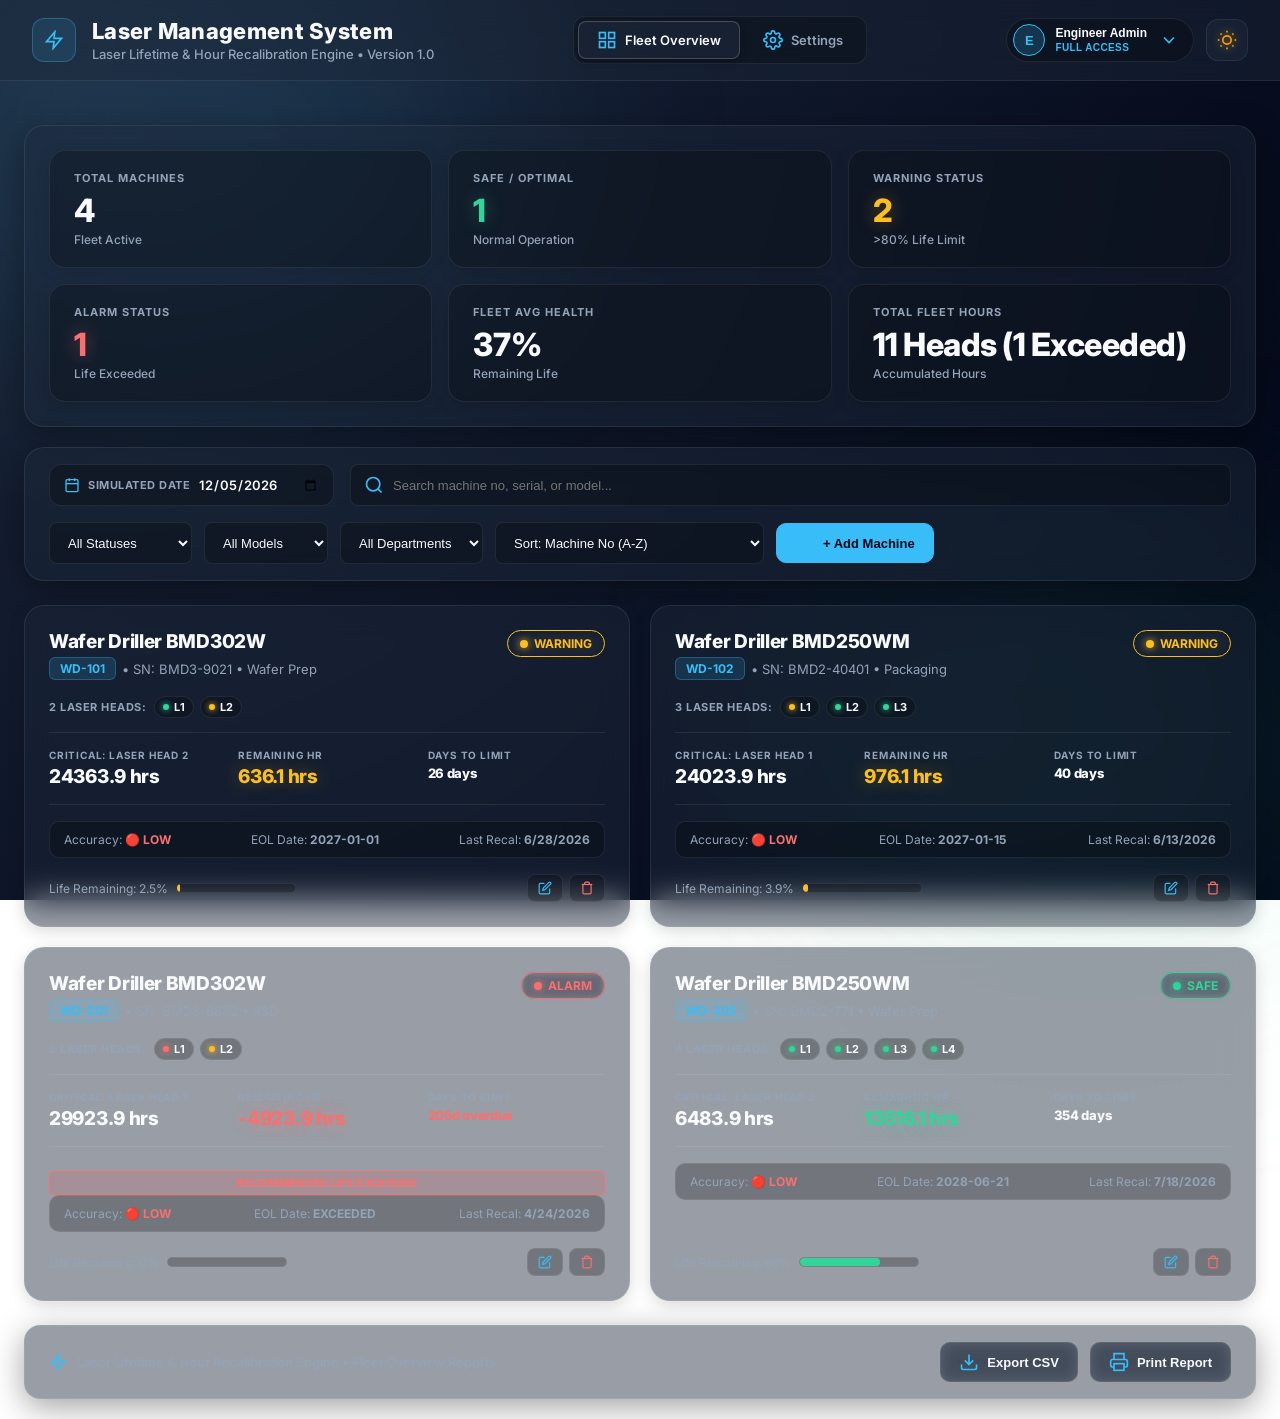
==== commit d176e1b5: "feat: add contingency mode for laser lifetime Implement a contingency mode display to handle laser o" ====
--- a/index.html
+++ b/index.html
@@ -248,6 +248,59 @@
                 <div class="mach-modal-body">
                     <!-- TAB 1: OVERVIEW -->
                     <div id="tab-overview" class="mach-tab-pane active">
+                        <!-- Warning Operational Banner (Shown during WARNING state) -->
+                        <div id="mach-warning-banner" class="recommendation-banner" style="display: none; margin-bottom: 20px; background: rgba(245, 158, 11, 0.12); border-color: var(--yellow); color: var(--yellow); padding: 14px 18px; font-weight: 700;">
+                            <svg class="icon" viewBox="0 0 24 24" style="width: 18px; height: 18px; stroke: currentColor; vertical-align: middle; margin-right: 8px;"><path d="M10.29 3.86L1.82 18a2 2 0 0 0 1.71 3h16.94a2 2 0 0 0 1.71-3L13.71 3.86a2 2 0 0 0-3.42 0z"></path><line x1="12" y1="9" x2="12" y2="13"></line><line x1="12" y1="17" x2="12.01" y2="17"></line></svg>
+                            <span id="mach-warning-banner-text">REPLACEMENT PLANNING REQUIRED • RECOMMENDED LIFE LIMIT APPROACHING</span>
+                        </div>
+
+                        <!-- AUTOMATIC CONTINGENCY MODE PANEL (Revealed ONLY when Current Laser Hour >= Recommended Lifetime 25,000 hrs) -->
+                        <div id="contingency-mode-panel" class="contingency-panel glass-panel" style="display: none; margin-bottom: 24px; padding: 20px; border: 1px solid var(--red); background: rgba(239, 68, 68, 0.08); border-radius: 14px;">
+                            <div class="contingency-header" style="display: flex; justify-content: space-between; align-items: center; border-bottom: 1px solid rgba(239, 68, 68, 0.2); padding-bottom: 14px; margin-bottom: 16px;">
+                                <div style="display: flex; align-items: center; gap: 12px;">
+                                    <div class="mc-led bg-alarm led-solid" style="width: 12px; height: 12px; box-shadow: 0 0 12px var(--red);"></div>
+                                    <div>
+                                        <h3 style="margin: 0; color: var(--red); font-size: 17px; font-weight: 800; letter-spacing: 0.3px;">AUTOMATIC CONTINGENCY MODE</h3>
+                                        <div style="font-size: 13px; color: var(--text); font-weight: 700; margin-top: 2px;">RECOMMENDED LASER LIFE EXCEEDED</div>
+                                    </div>
+                                </div>
+                                <span class="badge badge-danger" style="font-size: 11px; padding: 5px 12px; background: rgba(239, 68, 68, 0.25); border: 1px solid var(--red); color: var(--red); font-weight: 800;">ALARM / CONTINGENCY</span>
+                            </div>
+
+                            <div class="contingency-grid" style="display: grid; grid-template-columns: repeat(auto-fit, minmax(170px, 1fr)); gap: 12px; margin-bottom: 16px;">
+                                <div class="contingency-card" style="background: var(--input-bg); padding: 12px; border-radius: 10px; border: 1px solid var(--glass-border);">
+                                    <div style="font-size: 10px; color: var(--muted); font-weight: 700; text-transform: uppercase; letter-spacing: 0.5px;">Recommended Life</div>
+                                    <div id="cm-recommended-life" style="font-size: 18px; font-weight: 800; color: var(--text); margin-top: 3px;">25,000 hrs</div>
+                                </div>
+                                <div class="contingency-card" style="background: var(--input-bg); padding: 12px; border-radius: 10px; border: 1px solid var(--glass-border);">
+                                    <div style="font-size: 10px; color: var(--muted); font-weight: 700; text-transform: uppercase; letter-spacing: 0.5px;">Exceeded By</div>
+                                    <div id="cm-exceeded-by" style="font-size: 18px; font-weight: 800; color: var(--red); margin-top: 3px;">120 hrs</div>
+                                </div>
+                                <div class="contingency-card" style="background: var(--input-bg); padding: 12px; border-radius: 10px; border: 1px solid var(--glass-border);">
+                                    <div style="font-size: 10px; color: var(--muted); font-weight: 700; text-transform: uppercase; letter-spacing: 0.5px;">Contingency Margin</div>
+                                    <div id="cm-margin-remaining" style="font-size: 18px; font-weight: 800; color: var(--yellow); margin-top: 3px;">2,880 hrs</div>
+                                </div>
+                                <div class="contingency-card" style="background: var(--input-bg); padding: 12px; border-radius: 10px; border: 1px solid var(--glass-border);">
+                                    <div style="font-size: 10px; color: var(--muted); font-weight: 700; text-transform: uppercase; letter-spacing: 0.5px;">Contingency Ceiling</div>
+                                    <div id="cm-ceiling-val" style="font-size: 18px; font-weight: 800; color: var(--text); margin-top: 3px;">28,000 hrs</div>
+                                </div>
+                            </div>
+
+                            <div class="contingency-progress-box" style="margin-bottom: 14px;">
+                                <div style="display: flex; justify-content: space-between; font-size: 12px; font-weight: 700; color: var(--muted); margin-bottom: 6px;">
+                                    <span>Contingency Margin Consumption (25,000 → 28,000 hrs Ceiling)</span>
+                                    <span id="cm-range-pct" style="color: var(--yellow);">4.2% Margin Used</span>
+                                </div>
+                                <div class="progress-track" style="height: 10px; background: rgba(255,255,255,0.08); border-radius: 6px; overflow: hidden;">
+                                    <div id="cm-progress-fill" class="progress-fill" style="width: 4.2%; background: linear-gradient(90deg, var(--yellow), var(--red)); height: 100%;"></div>
+                                </div>
+                            </div>
+
+                            <div class="contingency-notice-box" style="padding: 12px 16px; background: rgba(239, 68, 68, 0.12); border-left: 4px solid var(--red); border-radius: 6px; font-size: 13px; line-height: 1.5; color: #fca5a5;">
+                                <strong>Risk & Engineering Notice:</strong> Extended operation beyond recommended laser lifetime requires contingency planning and customer risk management.
+                            </div>
+                        </div>
+
                         <!-- Primary KPI Dashboard Cards -->
                         <div class="mach-kpi-grid">
                             <div class="mach-kpi-card glass-panel">
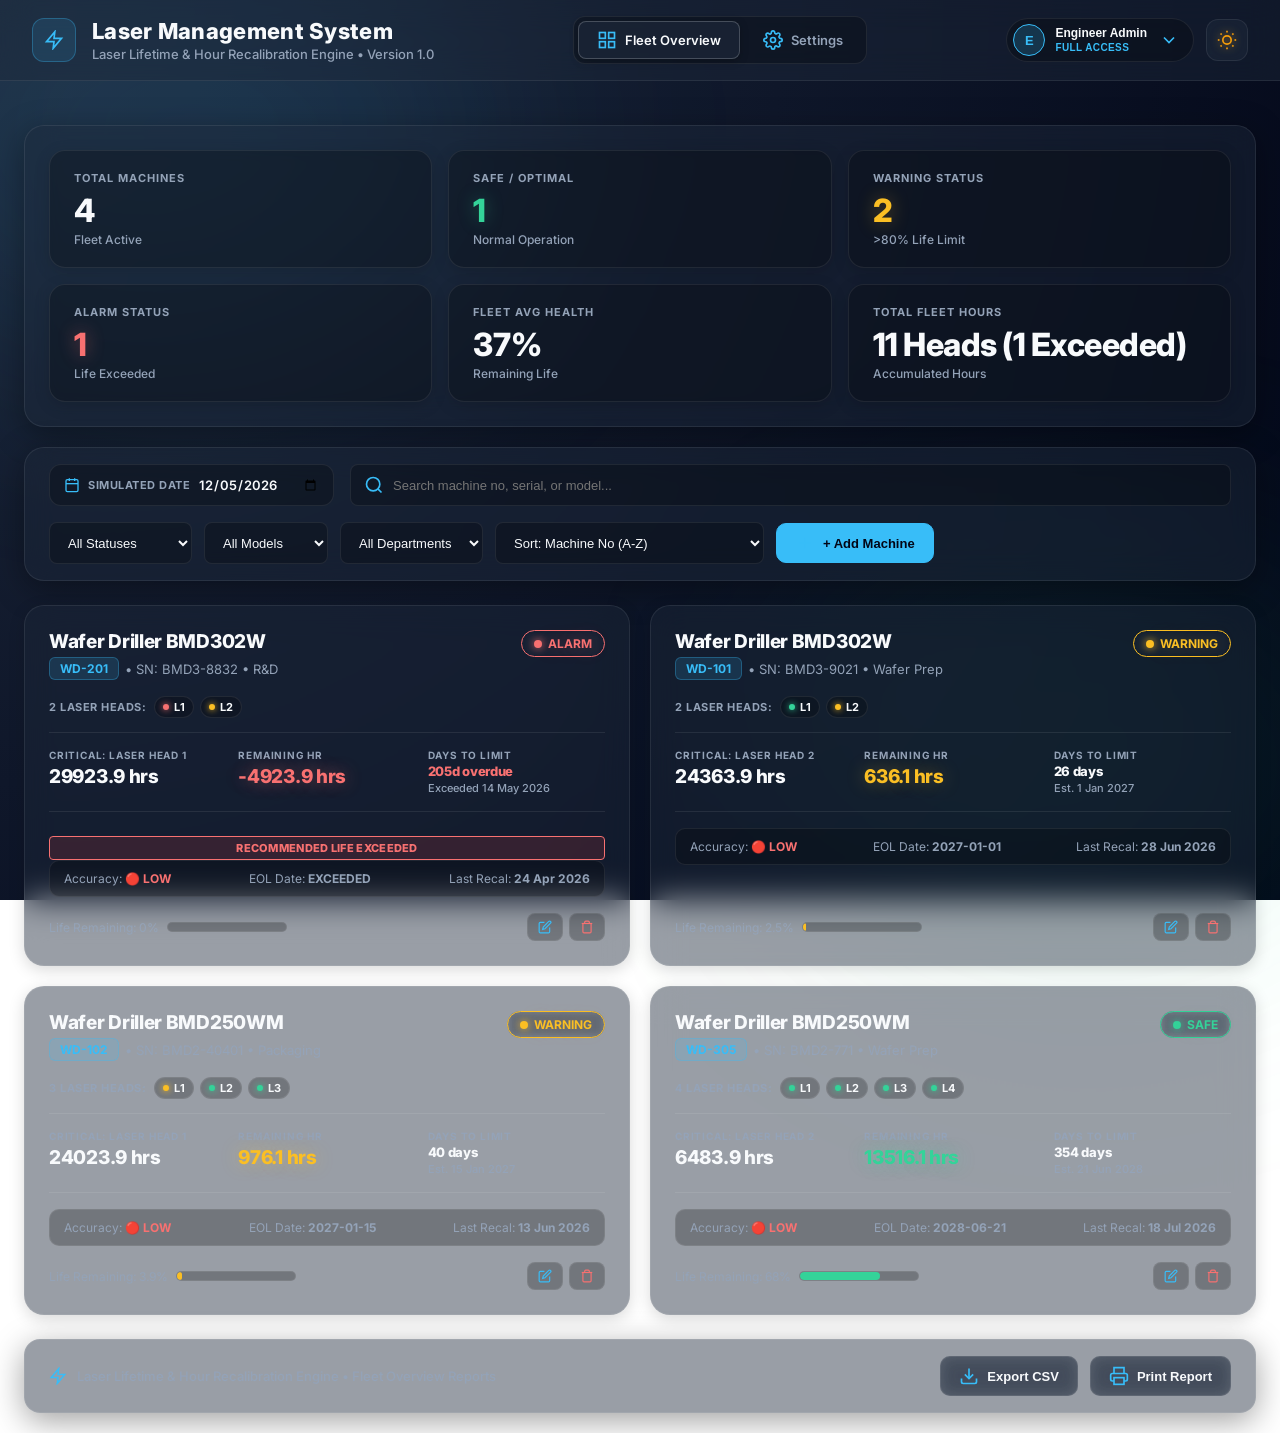
==== commit 47181120: "feat(dashboard): add critical laser hero bar and status sorting - Add "Most Critical Laser" header t" ====
--- a/index.html
+++ b/index.html
@@ -301,7 +301,21 @@
                             </div>
                         </div>
 
-                        <!-- Primary KPI Dashboard Cards -->
+                        <!-- Primary KPI Dashboard Header & Cards (Mapped to Most Critical Laser) -->
+                        <div id="crit-laser-hero-bar" class="glass-panel" style="margin-bottom: 14px; padding: 12px 18px; border-radius: 12px; display: flex; align-items: center; justify-content: space-between; border-left: 4px solid var(--primary);">
+                            <div style="display: flex; align-items: center; gap: 12px;">
+                                <span class="badge badge-info" style="font-weight: 800; font-size: 11px; letter-spacing: 0.5px;">MOST CRITICAL LASER</span>
+                                <div style="font-size: 14px; font-weight: 700; color: var(--text);">
+                                    <span id="hero-crit-name">Laser Head 1</span>
+                                    <span id="hero-crit-serial" style="color: var(--muted); font-weight: 500; margin-left: 8px;">SN: --</span>
+                                </div>
+                            </div>
+                            <div id="hero-crit-status-badge" class="mc-status-badge color-safe" style="font-size: 12px;">
+                                <div id="hero-crit-status-led" class="mc-led bg-safe led-solid"></div>
+                                <span id="hero-crit-status-text">SAFE</span>
+                            </div>
+                        </div>
+
                         <div class="mach-kpi-grid">
                             <div class="mach-kpi-card glass-panel">
                                 <div class="kpi-header">
@@ -326,11 +340,11 @@
 
                             <div class="mach-kpi-card glass-panel">
                                 <div class="kpi-header">
-                                    <span class="kpi-label">Health Status</span>
+                                    <span class="kpi-label">Life Remaining %</span>
                                     <div class="kpi-icon bg-teal"><svg class="icon" viewBox="0 0 24 24"><path d="M22 12h-4l-3 9L9 3l-3 9H2"></path></svg></div>
                                 </div>
                                 <div id="healthPercent" class="kpi-value color-primary">0%</div>
-                                <div class="kpi-sub">Rated Life Consumption</div>
+                                <div class="kpi-sub">Recommended Life Capacity</div>
                             </div>
 
                             <div class="mach-kpi-card glass-panel">
@@ -504,8 +518,8 @@
                         <div id="config-engineer-gate" class="glass-panel mach-section-box">
                             <div class="section-title-row">
                                 <div>
-                                    <h3>Machine Configuration & Baseline Settings</h3>
-                                    <p class="section-desc">Editable parameters for baseline laser hours, rated life, and department routing</p>
+                                    <h3>Machine Configuration Parameters</h3>
+                                    <p class="section-desc">Editable identity parameters for machine routing and department tracking</p>
                                 </div>
                                 <span class="badge badge-engineer">Engineer Access Only</span>
                             </div>
@@ -534,28 +548,7 @@
                                         <option value="R&D">R&D</option>
                                     </select>
                                 </div>
-                                
-                                <details class="advanced-settings-details" style="margin-top: 16px; margin-bottom: 8px;">
-                                    <summary style="cursor:pointer; color:var(--muted); font-size:13px; font-weight:600; padding:8px 0; outline:none; user-select:none;">
-                                        Advanced Hardware Settings (Collapse)
-                                    </summary>
-                                    <div class="machine-info-grid" style="margin-top:12px; padding: 16px; background:rgba(0,0,0,0.2); border-radius:12px; border:1px solid var(--glass-border);">
-                                        <div class="form-group">
-                                            <label>Rated Life Limit (hrs)</label>
-                                            <input type="number" id="det-rated" class="input-control" value="25000">
-                                        </div>
-                                        <div class="form-group">
-                                            <label>Baseline Laser Hour (hrs)</label>
-                                            <input type="number" id="prevHour" class="input-control" value="12500">
-                                        </div>
-                                        <div class="form-group">
-                                            <label>Baseline Timestamp</label>
-                                            <input type="datetime-local" id="prevDate" class="input-control">
-                                        </div>
-                                    </div>
-                                </details>
-                            </div>
-
+                            </div>
 
                             <div style="margin-top:24px; display:flex; justify-content:flex-end;">
                                 <button id="btn-save-machine" class="btn btn-primary">
@@ -682,14 +675,14 @@
          MODAL: EDIT MACHINE
     ===================================================== -->
     <div id="edit-modal-overlay" class="modal-overlay">
-        <div class="modal-content glass-panel">
+        <div class="modal-content glass-panel" style="max-width:480px;">
             <div class="modal-header">
-                <h3>Edit Laser Driller Machine</h3>
+                <h3>Edit Laser Driller Machine Properties</h3>
                 <button id="btn-close-edit-modal" class="modal-close">&times;</button>
             </div>
             <div class="modal-body">
                 <input type="hidden" id="edit-mach-id">
-                <div class="form-grid">
+                <div class="form-grid" style="grid-template-columns:1fr;">
                     <div class="form-group">
                         <label>Machine No</label>
                         <input type="text" id="edit-mach-no" class="input-control">
@@ -712,14 +705,6 @@
                             <option value="Packaging">Packaging</option>
                             <option value="R&D">R&D</option>
                         </select>
-                    </div>
-                    <div class="form-group">
-                        <label>Rated Life Limit (hrs)</label>
-                        <input type="number" id="edit-mach-rated" class="input-control">
-                    </div>
-                    <div class="form-group">
-                        <label>Baseline Laser Hour (hrs)</label>
-                        <input type="number" id="edit-mach-base-hour" class="input-control">
                     </div>
                 </div>
             </div>
@@ -847,29 +832,53 @@
          MODAL: ADD / EDIT LASER HEAD
     ===================================================== -->
     <div id="laser-modal-overlay" class="modal-overlay">
-        <div class="modal-content glass-panel" style="max-width:480px;">
+        <div class="modal-content glass-panel" style="max-width:520px;">
             <div class="modal-header">
                 <h3 id="laser-modal-title">Laser Head Unit Configuration</h3>
                 <button id="btn-close-laser-modal" class="modal-close">&times;</button>
             </div>
             <div class="modal-body">
                 <input type="hidden" id="laser-modal-id">
-                <div class="form-grid" style="grid-template-columns:1fr;">
-                    <div class="form-group">
-                        <label>Laser Head Name</label>
+                <div class="form-grid" style="grid-template-columns:1fr 1fr; gap: 14px;">
+                    <div class="form-group" style="grid-column: 1 / -1;">
+                        <label>Laser Head Name / Label</label>
                         <input type="text" id="laser-modal-name" class="input-control" placeholder="e.g. Laser Head #2 (Auxiliary)">
                     </div>
-                    <div class="form-group">
+                    <div class="form-group" style="grid-column: 1 / -1;">
                         <label>Laser Head Serial Number</label>
                         <input type="text" id="laser-modal-serial" class="input-control" placeholder="e.g. BMD3-9021-L2">
                     </div>
-                    <div class="form-group">
-                        <label>Rated Life Limit (hrs)</label>
+
+                    <div class="form-group">
+                        <label>Captured Laser Hour (hrs)</label>
+                        <input type="number" id="laser-modal-base-hour" class="input-control" value="0" step="0.1">
+                        <div style="font-size:11px; color:var(--muted); margin-top:4px;">Hour-meter reading recorded at captured date/time.</div>
+                    </div>
+                    <div class="form-group">
+                        <label>Captured Date & Time</label>
+                        <input type="datetime-local" id="laser-modal-timestamp" class="input-control">
+                        <div style="font-size:11px; color:var(--muted); margin-top:4px;">Reference point for automatic estimation.</div>
+                    </div>
+
+                    <div class="form-group">
+                        <label>Warning Threshold (hrs)</label>
+                        <input type="number" id="laser-modal-warning" class="input-control" value="20000">
+                    </div>
+                    <div class="form-group">
+                        <label>Recommended Life Limit (hrs)</label>
                         <input type="number" id="laser-modal-rated" class="input-control" value="25000">
                     </div>
-                    <div class="form-group">
-                        <label>Initial / Baseline Laser Hour (hrs)</label>
-                        <input type="number" id="laser-modal-base-hour" class="input-control" value="0">
+                    <div class="form-group" style="grid-column: 1 / -1;">
+                        <label>Contingency Ceiling (hrs)</label>
+                        <input type="number" id="laser-modal-contingency" class="input-control" value="28000">
+                    </div>
+
+                    <!-- Calculated Preview Box -->
+                    <div class="form-group" style="grid-column: 1 / -1; margin-top: 4px;">
+                        <div id="laser-modal-preview" style="padding: 12px 14px; background: rgba(59, 130, 246, 0.1); border: 1px solid var(--primary); border-radius: 8px; font-size: 13px; color: var(--text); font-weight: 600; display: flex; align-items: center; gap: 8px;">
+                            <svg class="icon" viewBox="0 0 24 24" style="width:16px;height:16px;stroke:var(--primary);flex-shrink:0;"><circle cx="12" cy="12" r="10"></circle><polyline points="12 6 12 12 16 14"></polyline></svg>
+                            <span id="laser-modal-preview-text">Estimated now: -- hrs (0.0 days elapsed)</span>
+                        </div>
                     </div>
                 </div>
             </div>
--- a/css/cards.css
+++ b/css/cards.css
@@ -20,6 +20,29 @@
     box-shadow: 0 4px 16px rgba(0, 0, 0, 0.15);
 }
 
+@keyframes alarmBreathing {
+    0%, 100% {
+        border-color: rgba(239, 68, 68, 0.4);
+        box-shadow: 0 0 8px rgba(239, 68, 68, 0.2);
+    }
+    50% {
+        border-color: rgba(239, 68, 68, 0.95);
+        box-shadow: 0 0 22px rgba(239, 68, 68, 0.5);
+    }
+}
+
+.machine-card.alarm-breathing {
+    animation: alarmBreathing 3s ease-in-out infinite;
+}
+
+@media (prefers-reduced-motion: reduce) {
+    .machine-card.alarm-breathing {
+        animation: none;
+        border-color: rgba(239, 68, 68, 0.85);
+        box-shadow: 0 0 14px rgba(239, 68, 68, 0.35);
+    }
+}
+
 
 .mc-header {
     display: flex;
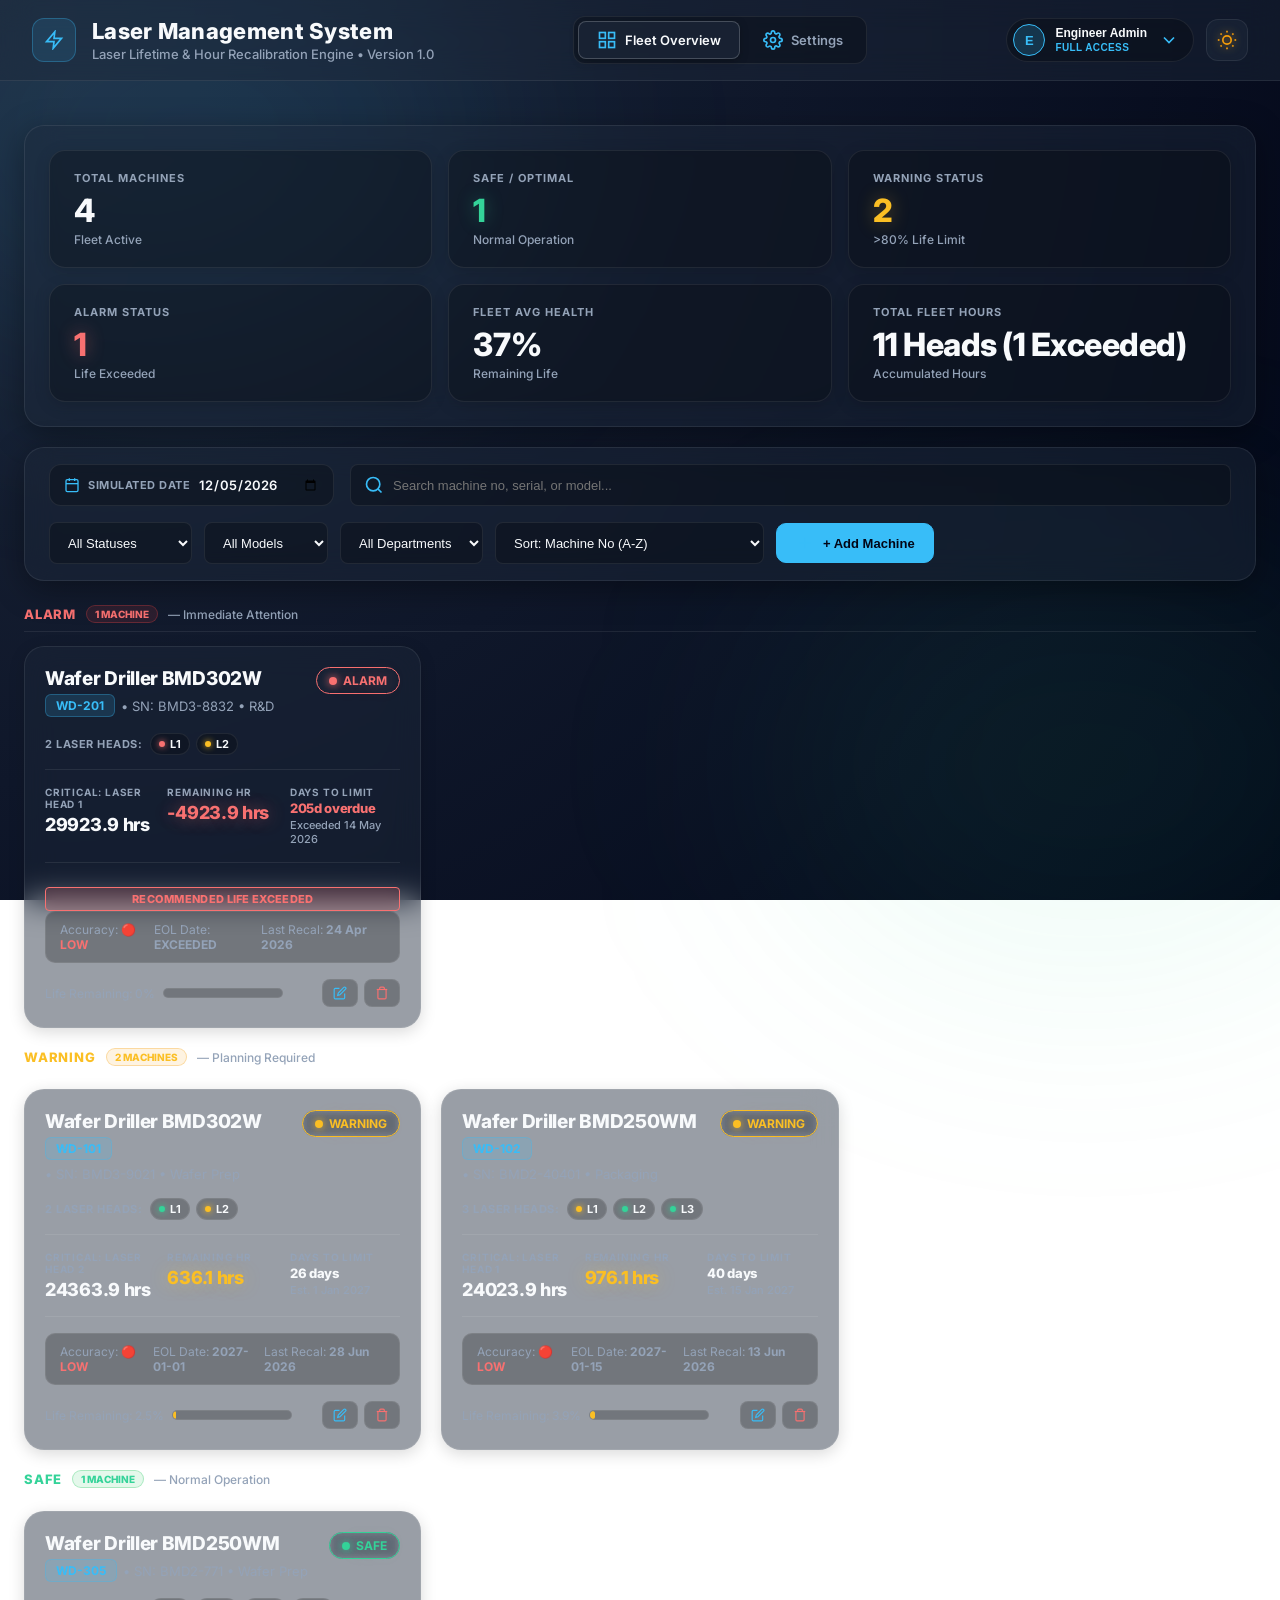
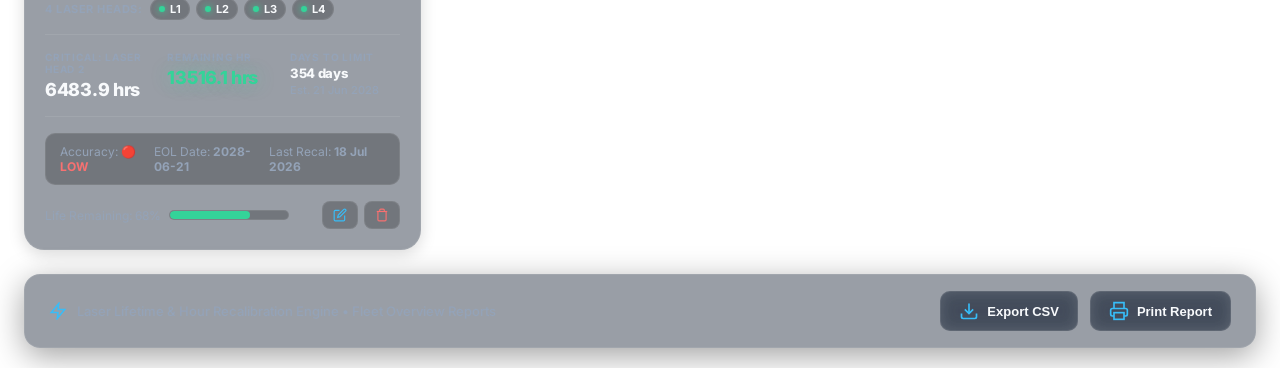
==== commit 7311d4b7: "Update index.html" ====
--- a/index.html
+++ b/index.html
@@ -525,6 +525,10 @@
                             </div>
 
                             <div class="machine-info-grid" style="margin-top:20px;">
+                                <div class="form-group" style="grid-column: 1 / -1;">
+                                    <label>Machine Name</label>
+                                    <input type="text" id="det-mach-name" class="input-control" placeholder="e.g. Wafer Driller BMD302W">
+                                </div>
                                 <div class="form-group">
                                     <label>Machine No</label>
                                     <input type="text" id="det-mach-no" class="input-control" value="WD-101">
@@ -632,10 +636,6 @@
             <div class="modal-body">
                 <div class="form-grid">
                     <div class="form-group">
-                        <label>Machine No</label>
-                        <input type="text" id="new-mach-no" class="input-control" placeholder="e.g. WD-104">
-                    </div>
-                    <div class="form-group">
                         <label>Model</label>
                         <select id="new-mach-model" class="input-control">
                             <option value="BMD302W">BMD302W</option>
@@ -655,12 +655,13 @@
                         </select>
                     </div>
                     <div class="form-group">
-                        <label>Rated Life Limit (hrs)</label>
-                        <input type="number" id="new-mach-rated" class="input-control" value="25000">
-                    </div>
-                    <div class="form-group">
-                        <label>Initial Laser Hour (hrs)</label>
-                        <input type="number" id="new-mach-current" class="input-control" value="0">
+                        <label>Laser Heads</label>
+                        <select id="new-mach-laser-count" class="input-control">
+                            <option value="1" selected>1 Head</option>
+                            <option value="2">2 Heads</option>
+                            <option value="3">3 Heads</option>
+                            <option value="4">4 Heads</option>
+                        </select>
                     </div>
                 </div>
             </div>
@@ -684,6 +685,10 @@
                 <input type="hidden" id="edit-mach-id">
                 <div class="form-grid" style="grid-template-columns:1fr;">
                     <div class="form-group">
+                        <label>Machine Name</label>
+                        <input type="text" id="edit-mach-name" class="input-control" placeholder="e.g. Wafer Driller BMD302W">
+                    </div>
+                    <div class="form-group">
                         <label>Machine No</label>
                         <input type="text" id="edit-mach-no" class="input-control">
                     </div>
@@ -711,6 +716,50 @@
             <div class="modal-footer">
                 <button id="btn-cancel-edit-modal" class="btn btn-secondary">Cancel</button>
                 <button id="btn-submit-edit-machine" class="btn btn-primary">Save Machine</button>
+            </div>
+        </div>
+    </div>
+
+    <!-- =====================================================
+         MODAL: IDENTITY MISMATCH WARNING
+    ===================================================== -->
+    <div id="identity-mismatch-modal-overlay" class="modal-overlay">
+        <div class="modal-content glass-panel" style="max-width:480px;">
+            <div class="modal-header">
+                <h3>Identity Mismatch Warning</h3>
+                <button id="btn-close-identity-modal" class="modal-close">&times;</button>
+            </div>
+            <div class="modal-body">
+                <div class="recommendation-banner" style="background:rgba(251,191,36,0.15); border-color:var(--yellow); color:var(--yellow); margin-bottom:16px;">
+                    <strong>Warning:</strong> Entered machine identity differs from registered parent machine identity.
+                </div>
+                <div style="background:var(--input-bg); border:1px solid var(--panel-border); border-radius:8px; padding:14px; font-size:13px; line-height:1.6; margin-bottom:16px;">
+                    <div style="display:grid; grid-template-columns: 1fr 1fr; gap:10px;">
+                        <div>
+                            <span style="color:var(--muted); font-size:11px; text-transform:uppercase; display:block;">Registered Model</span>
+                            <strong id="mismatch-reg-model" style="color:var(--text);">--</strong>
+                        </div>
+                        <div>
+                            <span style="color:var(--muted); font-size:11px; text-transform:uppercase; display:block;">Entered Model</span>
+                            <strong id="mismatch-ent-model" style="color:var(--primary);">--</strong>
+                        </div>
+                        <div>
+                            <span style="color:var(--muted); font-size:11px; text-transform:uppercase; display:block;">Registered Serial</span>
+                            <strong id="mismatch-reg-serial" style="color:var(--text);">--</strong>
+                        </div>
+                        <div>
+                            <span style="color:var(--muted); font-size:11px; text-transform:uppercase; display:block;">Entered Serial</span>
+                            <strong id="mismatch-ent-serial" style="color:var(--primary);">--</strong>
+                        </div>
+                    </div>
+                </div>
+                <p style="font-size:13px; color:var(--muted); margin:0;">
+                    Would you like to use the registered identity or explicitly confirm identity change?
+                </p>
+            </div>
+            <div class="modal-footer" style="gap:10px;">
+                <button id="btn-use-registered-identity" class="btn btn-secondary">Use Registered Data</button>
+                <button id="btn-confirm-identity-change" class="btn btn-primary">Confirm Identity Change</button>
             </div>
         </div>
     </div>
@@ -889,6 +938,34 @@
         </div>
     </div>
 
+    <!-- =====================================================
+         MODAL: DELETE LASER HEAD CONFIRMATION
+    ===================================================== -->
+    <div id="delete-laser-modal-overlay" class="modal-overlay">
+        <div class="modal-content glass-panel" style="max-width:440px;">
+            <div class="modal-header">
+                <h3>DELETE LASER HEAD?</h3>
+                <button id="btn-close-delete-laser-modal" class="modal-close">&times;</button>
+            </div>
+            <div class="modal-body">
+                <p style="font-size:14px; color:var(--text); margin-bottom:12px;">
+                    You are about to remove:
+                </p>
+                <div style="padding:12px 16px; background:rgba(239, 68, 68, 0.1); border:1px solid rgba(239, 68, 68, 0.3); border-radius:8px; margin-bottom:14px;">
+                    <div id="delete-laser-target-name" style="font-weight:700; font-size:15px; color:var(--red);">Laser Head #2</div>
+                    <div id="delete-laser-target-serial" style="font-size:12px; color:var(--muted); margin-top:2px;">SN: MC23006</div>
+                </div>
+                <p style="font-size:13px; color:var(--muted); line-height:1.4;">
+                    This action removes this laser configuration and its associated local monitoring history.
+                </p>
+            </div>
+            <div class="modal-footer">
+                <button id="btn-cancel-delete-laser-modal" class="btn btn-secondary">Cancel</button>
+                <button id="btn-confirm-delete-laser" class="btn btn-danger" style="background:var(--red); border-color:var(--red); color:#fff; font-weight:700;">Delete Laser</button>
+            </div>
+        </div>
+    </div>
+
     <!-- ES6 Application Script -->
     <script type="module" src="js/app.js"></script>
 </body>
--- a/css/cards.css
+++ b/css/cards.css
@@ -2,13 +2,19 @@
    CARDS.CSS - Machine Cards & Fleet Grid Components
    ===================================================== */
 .fleet-grid {
-    display: grid;
-    grid-template-columns: repeat(auto-fill, minmax(380px, 1fr));
-    gap: 24px;
+    display: flex;
+    flex-direction: column;
+    gap: 28px;
+}
+
+.fleet-section-grid {
+    display: grid;
+    grid-template-columns: repeat(auto-fill, minmax(350px, 1fr));
+    gap: 20px;
 }
 
 .machine-card {
-    padding: 24px;
+    padding: 20px;
     cursor: pointer;
     transition: var(--transition);
     position: relative;
@@ -16,7 +22,7 @@
     flex-direction: column;
     justify-content: space-between;
     height: 100%;
-    min-height: 310px;
+    min-height: 290px;
     box-shadow: 0 4px 16px rgba(0, 0, 0, 0.15);
 }
 
@@ -88,7 +94,7 @@
 }
 .mc-stat-item { display: flex; flex-direction: column; }
 .mc-stat-label { font-size: 10px; text-transform: uppercase; color: var(--muted); font-weight: 700; letter-spacing: 0.8px; }
-.mc-stat-val { font-size: 19px; font-weight: 800; margin-top: 4px; letter-spacing: -0.3px; }
+.mc-stat-val { font-size: 18px; font-weight: 800; margin-top: 4px; letter-spacing: -0.3px; white-space: nowrap; }
 
 .mc-extra-info {
     display: flex;
--- a/css/animations.css
+++ b/css/animations.css
@@ -4,14 +4,17 @@
 .color-safe { color: var(--green) !important; text-shadow: 0 0 18px rgba(52,211,153,.35); }
 .color-warning { color: var(--yellow) !important; text-shadow: 0 0 18px rgba(251,191,36,.35); }
 .color-alarm { color: var(--red) !important; text-shadow: 0 0 18px rgba(248,113,113,.45); }
+.color-baseline { color: #3b82f6 !important; text-shadow: 0 0 18px rgba(59,130,246,.35); }
 
 .bg-safe { background-color: var(--green) !important; box-shadow: 0 0 8px var(--green); }
 .bg-warning { background-color: var(--yellow) !important; box-shadow: 0 0 8px var(--yellow); }
 .bg-alarm { background-color: var(--red) !important; box-shadow: 0 0 8px var(--red); }
+.bg-baseline { background-color: #3b82f6 !important; box-shadow: 0 0 8px #3b82f6; }
 
 .glow-safe { box-shadow: 0 8px 32px rgba(0,0,0,.3), inset 0 0 15px rgba(52,211,153,.15) !important; border-color: rgba(52,211,153,.4) !important; }
 .glow-warning { box-shadow: 0 8px 32px rgba(0,0,0,.3), inset 0 0 15px rgba(251,191,36,.15) !important; border-color: rgba(251,191,36,.4) !important; }
 .glow-alarm { box-shadow: 0 8px 32px rgba(0,0,0,.3), inset 0 0 15px rgba(248,113,113,.15) !important; border-color: rgba(248,113,113,.4) !important; }
+.glow-baseline { box-shadow: 0 8px 32px rgba(0,0,0,.3), inset 0 0 15px rgba(59,130,246,.15) !important; border-color: rgba(59,130,246,.4) !important; }
 
 .led { width: 12px; height: 12px; border-radius: 50%; display: inline-block; transition: background-color 0.3s ease; }
 .blink-slow { animation: blink-slow 1.2s infinite ease-in-out !important; }
